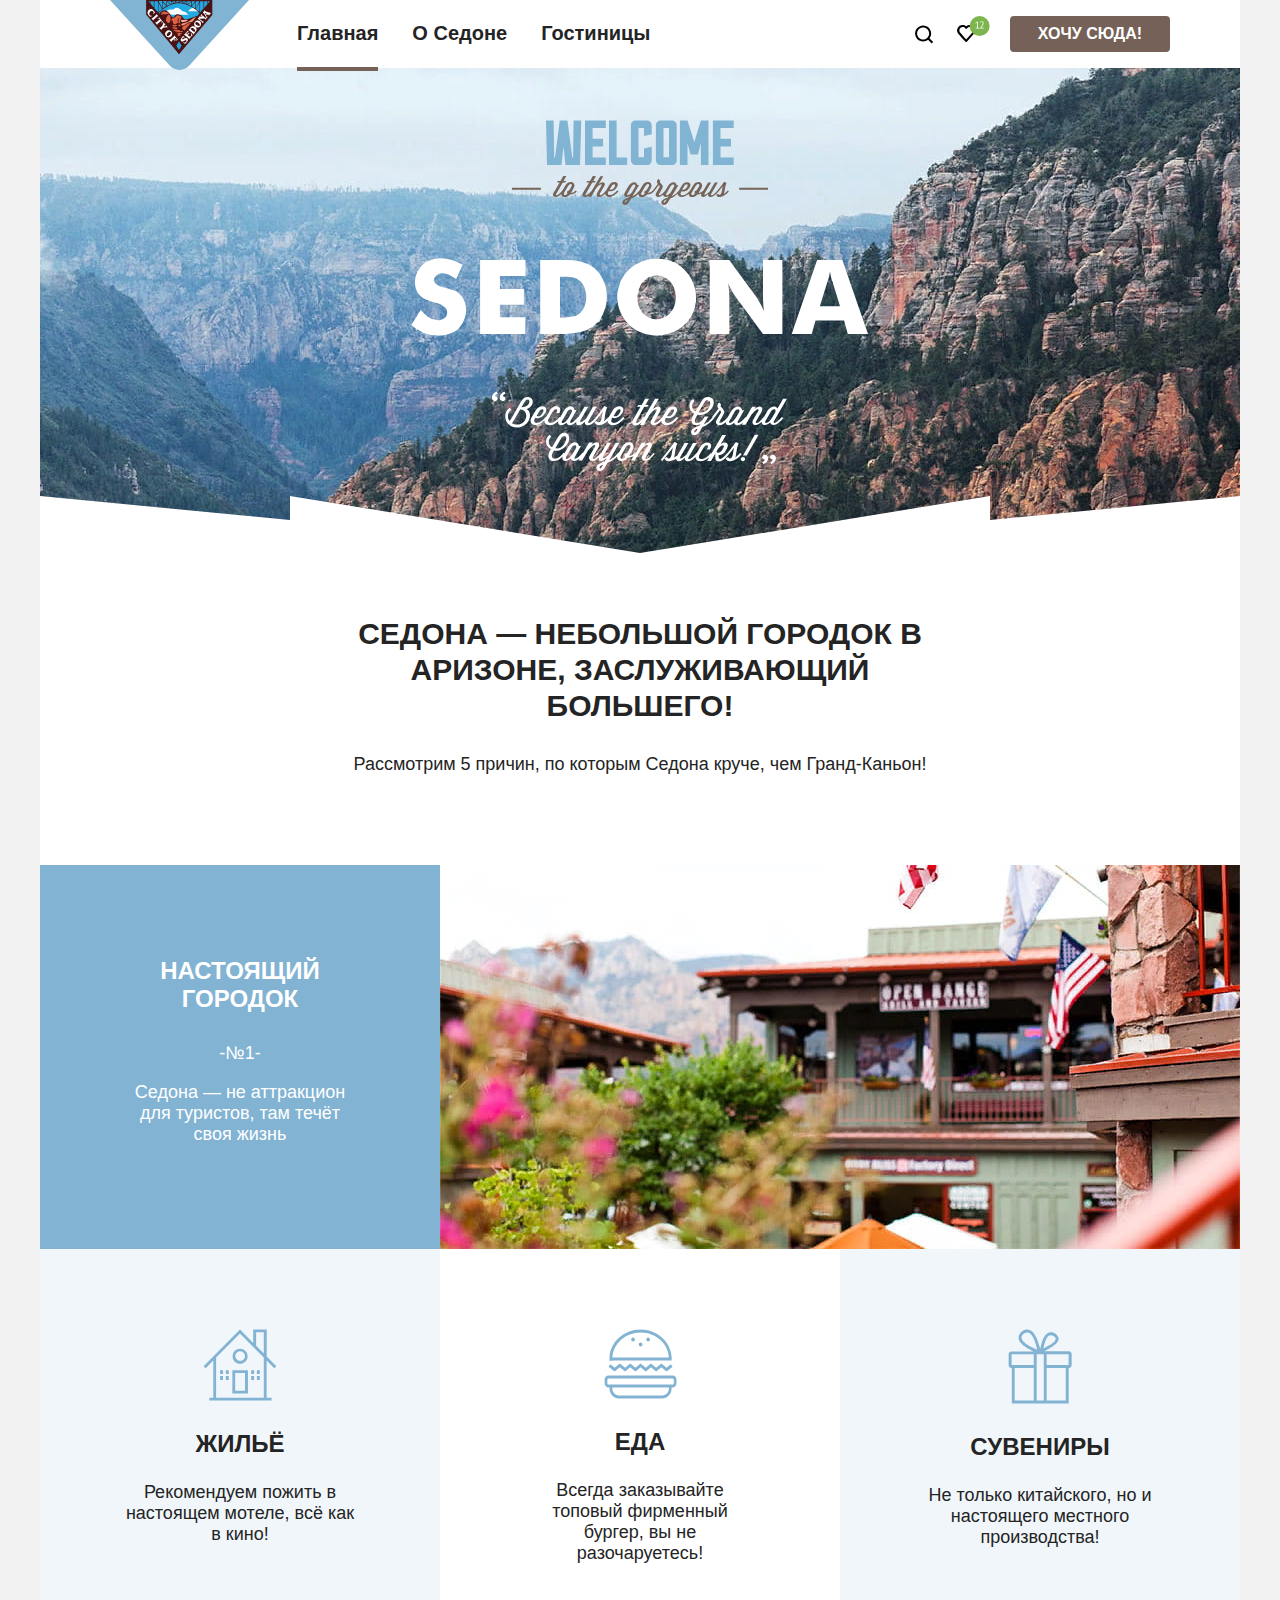
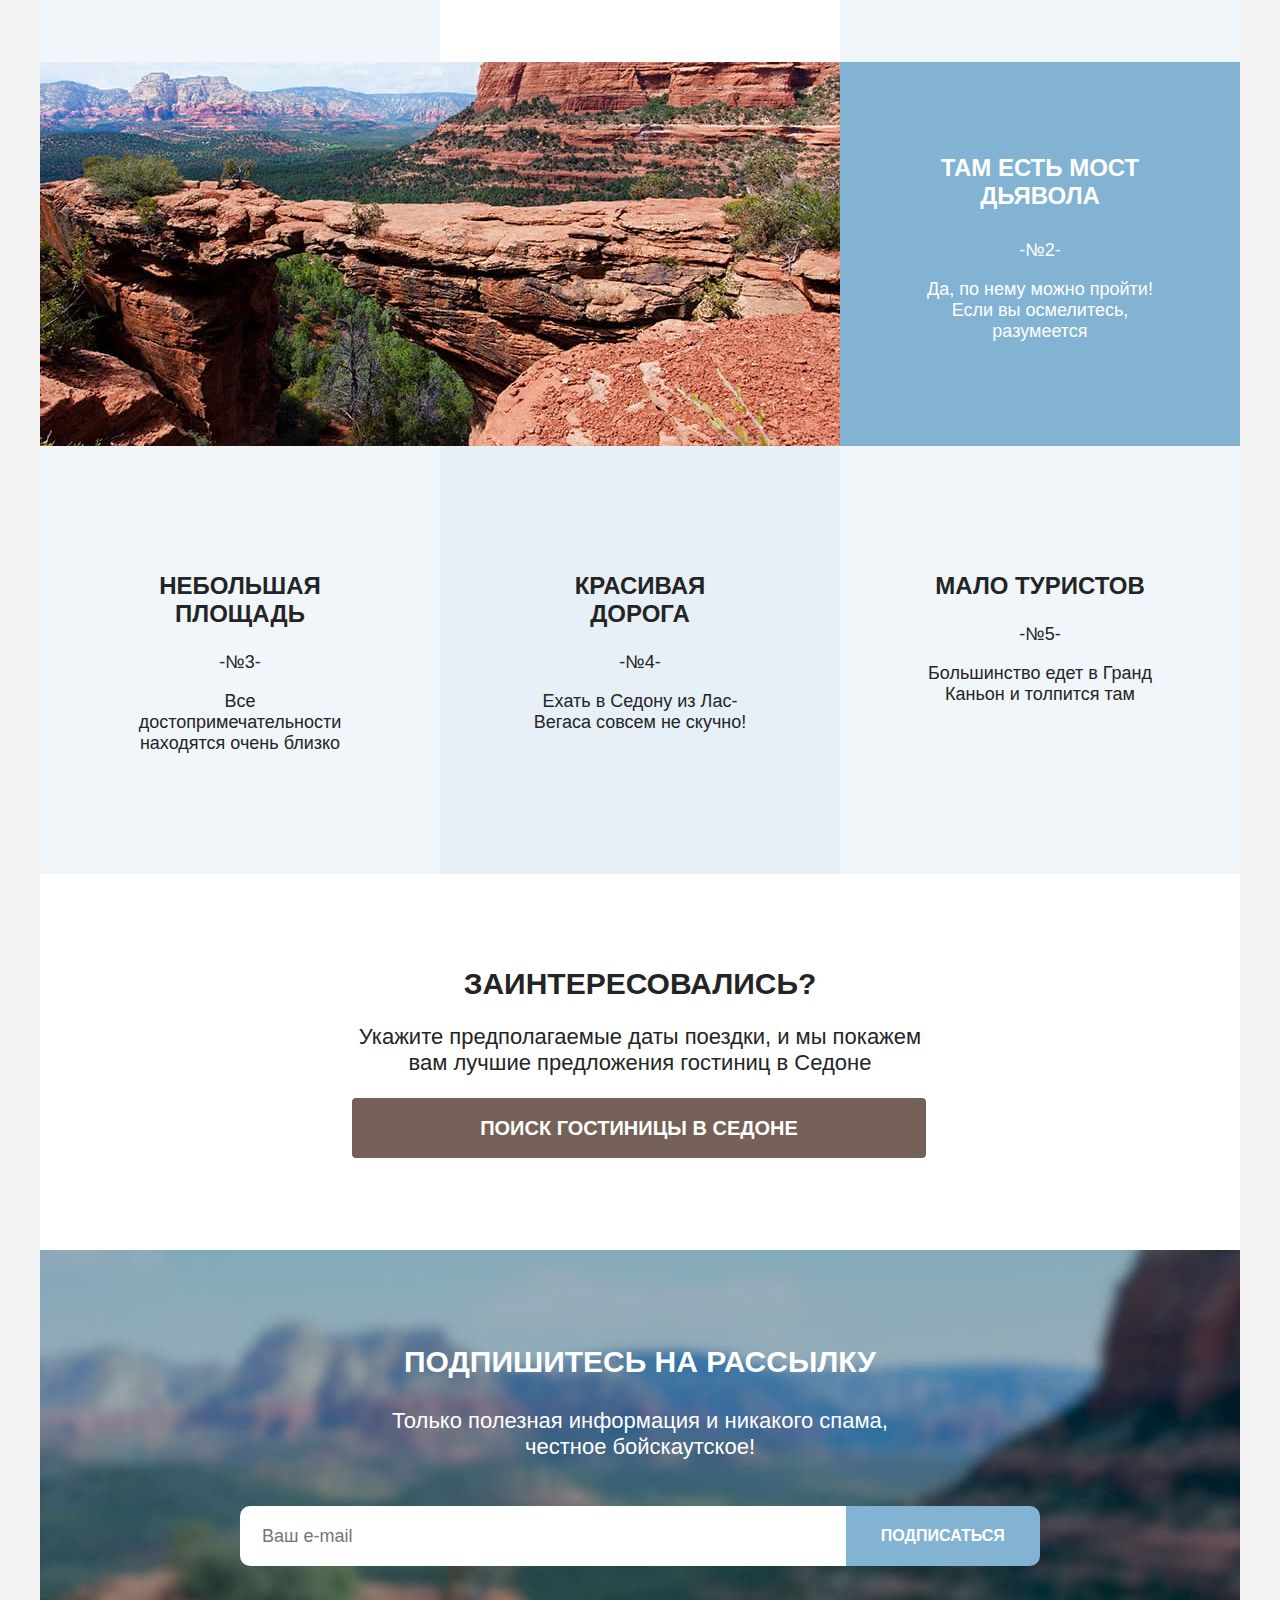
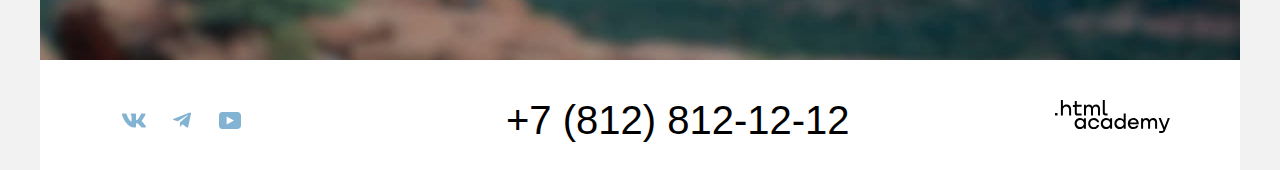
==== index.html @ ea9cc73c "Правки" ====
<!DOCTYPE html>
<html lang="ru">
  <head>
    <meta charset="utf-8">
    <title>HTML Academy: Седона</title>
    <link rel="stylesheet" href="styles/styles.css">
    <link rel="icon" href="../images/favicon.ico/favicon.svg">
  </head>
  <body>
    <div class="container">

    <header class="page-header">
      <nav class="navigation">
        <ul class="navigation-logo">
          <li class="navigation-item">
            <a  class="logo">
              <img src="../images/logo/logo.sedona.svg" width="139"  height="70" alt="Логотип города Седона">
            </a>
          </li>
        </ul>

        <ul class="navigation-list navigation-list-item">
          <li class="navigation-item">
            <a  class="navigation-link navigation-link-current" href="">
              Главная
            </a>
          </li>
          <li class="navigation-item">
            <a  class="navigation-link" href="#">
              О Седоне
            </a>
          </li>
          <li class="navigation-item">
            <a  class="navigation-link" href="catalog.html">
              Гостиницы
            </a>
          </li>
        </ul>

        <ul class="navigation-list navigation-user">
          <li class="navigation-item">
            <a  class="navigation-link navigation-search">
              <span class="visually-hidden">
                Поиск
              </span>
            </a>
          </li>
          <li class="navigation-item">
            <a  class="navigation-link navigation-favorites">
              <span class="visually-hidden">
                Избранное
              </span>
            </a>
          </li>
          <li class="navigation-item">
            <a  class="button navigation-link navigation-button">
              Хочу сюда!
            </a>
          </li>
        </ul>
      </nav>
    </header>

    <main class="main-index main-container">

      <section  class="main-header">
        <div class="main-header-image">
          <img  src="images/welcome.sedona.svg" class="main-logo" width="458" height="352" alt="Добро пожаловать в Седону.">
        </div>

        <div class="main-header-text">
          <h1>
            Седона — небольшой городок в Аризоне,
            заслуживающий большего!
          </h1>
          <p>
            Рассмотрим 5 причин, по которым Седона круче, чем Гранд-Каньон!
          </p>
        </div>
      </section>

      <section class="advantages">
        <h2 class="visually-hidden">
          Преимущества
        </h2>

        <ol class="advantages-list">
          <li class="advantages-item">

            <div class="advantages-block">
              <h3 class="advantages-title">
                Настоящий городок
              </h3>
              <span>-№1-</span>
              <p class="advantages-description">
                Седона — не аттракцион для туристов, там течёт своя жизнь
              </p>
            </div>

            <img class="advantages-item" src="images/advantages/advantages-1.jpg" width="800" height="384" alt="Переулок города Седона">
          </li>

          <li>
            <ul class="convenience">
              <li class="convenience-item">
                <img src="images/advantages/advantages.home.svg" width="74" height="72" alt="иконка домика">
                <h3 class="convenience-title">
                  Жильё
                </h3>
                <p class="convenience-description">
                  Рекомендуем пожить в настоящем мотеле, всё как в кино!
                </p>
              </li>


              <li class="convenience-item">
                <img src="images/advantages/advantages.food.svg" width="73" height="70" alt="иконка бургера">
                <h3 class="convenience-title">
                  Еда
                </h3>
                <p class="convenience-description">
                  Всегда заказывайте топовый фирменный бургер, вы не разочаруетесь!
                </p>
              </li>

              <li class="convenience-item">
                <img src="images/advantages/advantages.souvenirs.svg" width="64" height="75" alt="иконка подарка">
                <h3 class="convenience-title">
                  Сувениры
                </h3>
                <p class="convenience-description">
                  Не только китайского, но и настоящего местного производства!
                </p>
              </li>
            </ul>
          </li>

          <li class="advantages-item">

            <img class="advantages-second-picture" src="images/advantages/advantages-2.jpg" width="800" height="384" alt="Мост дьявола на фоне каньона">

            <div class="advantages-block">
              <h3 class="advantages-title">
                Там есть мост дьявола
              </h3>
              <span>-№2-</span>
              <p class="advantages-description">
                Да, по нему можно пройти! Если вы осмелитесь, разумеется
              </p>
            </div>
          </li>

          <li >
            <ol class="advantages-item">
              <li class="advantages-item-block">
                <h3 class="advantages-title">
                  Небольшая площадь
                </h3>
                <span>-№3-</span>
                <p class="advantages-description">
                  Все достопримечательности находятся очень близко
                </p>
              </li>

              <li class="advantages-item-block advantages-difference">
                <h3 class="advantages-title">
                  Красивая дорога
                </h3>
                <span>-№4-</span>
                <p class="advantages-description">
                  Ехать в Седону из Лас-Вегаса совсем не скучно!
                </p>
              </li>

              <li class="advantages-item-block">
                <h3 class="advantages-title">
                  Мало туристов
                </h3>
                <span>-№5-</span>
                <p class="advantages-description">
                  Большинство едет в Гранд Каньон и толпится там
                </p>
              </li>
            </ol>
          </li>
        </ol>
      </section>

      <section class="hotel-search">
        <h2 class="visually-hidden">
          Поиск гостиницы
        </h2>
        <b>заинтересовались?</b>
        <p>
          Укажите предполагаемые даты поездки, и мы покажем вам лучшие предложения гостиниц в Седоне
        </p>
        <a class="button button-hotel-search" href="catalog.html">
          поиск гостиницы в седоне
        </a>
      </section>

      <section class="newsletter">
        <h2 class="page-newsletter-title">
          Подпишитесь на рассылку
        </h2>
        <p>
          Только полезная информация и никакого спама,<br> честное бойскаутское!
        </p>
        <form class="newsletter-form" action="https://echo.htmlacademy.ru/" method="post">
          <input class="field" type="email" name="newsletter-email" placeholder="Ваш e-mail">
          <button class="button newsletter-button" type="button" >подписаться</button>
        </form>
      </section>
    </main>

    <footer class="page-footer">
      <div class="page-footer-container">

        <section class="footer-social">
          <h2 class="visually-hidden">
            Мы в социальных сетях
          </h2>

          <ul class="footer-social-list">
            <li class="footer-social-item">
              <a class="button button-vk" href=" https://vk.com/htmlacademy">
                <span class="visually-hidden">ВКонтакте</span>
                <svg aria-hidden="true" focusable="false"  width="24" height="15" viewBox="0 0 24 15"  xmlns="http://www.w3.org/2000/svg">
                  <path fill-rule="evenodd" clip-rule="evenodd" d="M23.45 1.448C23.616 0.902 23.45 0.5 22.655 0.5H20.03C19.362 0.5 19.054 0.847 18.887 1.23C18.887 1.23 17.552 4.426 15.661 6.502C15.049 7.104 14.771 7.295 14.437 7.295C14.27 7.295 14.019 7.104 14.019 6.557V1.448C14.019 0.792 13.835 0.5 13.279 0.5H9.151C8.734 0.5 8.483 0.804 8.483 1.093C8.483 1.714 9.429 1.858 9.526 3.606V7.404C9.526 8.237 9.373 8.388 9.039 8.388C8.149 8.388 5.984 5.177 4.699 1.503C4.45 0.788 4.198 0.5 3.527 0.5H0.9C0.15 0.5 0 0.847 0 1.23C0 1.912 0.89 5.3 4.145 9.781C6.315 12.841 9.37 14.5 12.153 14.5C13.822 14.5 14.028 14.132 14.028 13.497V11.184C14.028 10.447 14.186 10.3 14.715 10.3C15.105 10.3 15.772 10.492 17.33 11.967C19.11 13.716 19.403 14.5 20.405 14.5H23.03C23.78 14.5 24.156 14.132 23.94 13.404C23.702 12.68 22.852 11.629 21.725 10.382C21.113 9.672 20.195 8.907 19.916 8.524C19.527 8.033 19.638 7.814 19.916 7.377C19.916 7.377 23.116 2.951 23.449 1.448H23.45Z" />
                </svg>
              </a>
            </li>

            <li class="footer-social-item">
              <a class="button button-telegram" href="https://t.me/htmlacademy">
                <span class="visually-hidden">Телеграм</span>
                <svg aria-hidden="true" focusable="false"  width="18" height="16" viewBox="0 0 18 16"  xmlns="http://www.w3.org/2000/svg">
                  <path d="M16.7855 0.59926L0.840977 6.74776C-0.247172 7.18481 -0.240877 7.79184 0.641333 8.06253L4.73493 9.33953L14.2063 3.3637C14.6542 3.09121 15.0634 3.2378 14.727 3.53636L7.05332 10.4619H7.05152L7.05332 10.4628L6.77094 14.6823C7.18462 14.6823 7.36718 14.4925 7.5992 14.2686L9.58754 12.3351L13.7234 15.39C14.486 15.81 15.0337 15.5941 15.2234 14.6841L17.9384 1.88885C18.2163 0.774623 17.513 0.270117 16.7855 0.59926Z" />
                </svg>
              </a>
            </li>

            <li class="footer-social-item">
              <a class="button button-youtube" href="https://www.youtube.com/user/htmlacademyru">
                <span class="visually-hidden">Ютуб</span>
                <svg aria-hidden="true" focusable="false"  width="22" height="17" viewBox="0 0 22 17"  xmlns="http://www.w3.org/2000/svg">
                  <path d="M18.607 0H3.17413C1.31343 0 0 1.59375 0 3.4V13.4937C0 15.4062 1.31343 17 3.17413 17H18.8259C20.4677 17 22 15.4062 22 13.6V3.4C21.7811 1.59375 20.4677 0 18.607 0ZM7.66169 12.5375V4.4625L14.995 8.5L7.66169 12.5375Z" />
                </svg>
              </a>
            </li>
          </ul>
        </section>

        <section class="footer-contacts">
          <h2 class="visually-hidden">Телефон</h2>
          <a class="footer-contacts-phone" href="tel:+78128121212">+7 (812) 812-12-12</a>
        </section>

        <section class="footer-logo">
          <h2 class="visually-hidden">Логотип html.academy</h2>
          <a class="footer-logo-html" href="https://htmlacademy.ru/">
            <svg aria-hidden="true" focusable="false"  class="logo-html" width="115" height="33"  xmlns="http://www.w3.org/2000/svg">
              <path  d="M0 12.9v2.6h2.5v-2.6H0ZM11.6 4.5c-1.6 0-2.8.7-3.6 1.7h-.1V0h-2v15.5h2v-5.3c0-2.1 1.3-3.6 3.3-3.6 1.8 0 2.9 1.4 2.9 3.2v5.7h2V9.4c.1-3-1.8-4.9-4.5-4.9ZM26.6 4.8h-4.8V1.1h-2v3.8h-1.9v2h1.9v6c0 1.7 1 2.7 2.7 2.7h4.1v-2h-3.7c-.7 0-1.1-.4-1.1-1.1V6.8h4.8v-2ZM41.1 4.6c-1.6 0-2.9.8-3.5 2.1h-.1a3.7 3.7 0 0 0-3.4-2.1c-1.4 0-2.5.8-3.1 1.8h-.1V4.8H29v10.6h2V10c0-2 1-3.5 2.6-3.5 1.5 0 2.4 1 2.4 2.6v6.3h2V9.8c0-2.4 1.4-3.3 2.6-3.3 1.5 0 2.4 1 2.4 2.6v6.3h2V8.9c.1-2.5-1.4-4.3-3.9-4.3ZM47.8 12.7c0 1.7 1 2.7 2.8 2.7h2v-2h-1.7c-.7 0-1.1-.4-1.1-1.1V0h-2v12.7ZM28.9 19.7a4.9 4.9 0 0 0-3.9-1.8c-3.1 0-5.4 2.3-5.4 5.6s2.3 5.6 5.4 5.6c1.8 0 3-.8 3.8-1.9h.1v1.6h2V18.2h-2v1.5Zm-3.6 7.4a3.5 3.5 0 0 1-3.6-3.6c0-2 1.4-3.6 3.6-3.6s3.6 1.6 3.6 3.6c0 1.9-1.4 3.6-3.6 3.6ZM44.2 22c-.5-2.4-2.6-4.1-5.4-4.1a5.4 5.4 0 0 0-5.6 5.6c0 3.1 2.2 5.6 5.6 5.6 2.8 0 4.9-1.8 5.4-4.2h-2.1a3.4 3.4 0 0 1-3.3 2.3 3.5 3.5 0 0 1-3.6-3.6c0-2 1.4-3.6 3.6-3.6 1.6 0 2.8 1 3.3 2.2h2.1V22ZM55.1 19.7a4.9 4.9 0 0 0-3.9-1.8c-3.1 0-5.4 2.3-5.4 5.6s2.3 5.6 5.4 5.6c1.8 0 3-.8 3.8-1.9h.1v1.6h2V18.2h-2v1.5Zm-3.6 7.4a3.5 3.5 0 0 1-3.6-3.6c0-2 1.4-3.6 3.6-3.6s3.6 1.6 3.6 3.6c0 1.9-1.5 3.6-3.6 3.6ZM68.7 19.8a5 5 0 0 0-3.9-1.9c-3.1 0-5.4 2.3-5.4 5.6s2.2 5.6 5.4 5.6c1.7 0 3-.8 3.8-1.8h.1v1.5h2V13.4h-2v6.4Zm-3.6 7.3a3.5 3.5 0 0 1-3.6-3.6c0-2 1.4-3.6 3.6-3.6s3.6 1.6 3.6 3.6c-.1 2-1.5 3.6-3.6 3.6ZM78.3 17.9a5.4 5.4 0 0 0-5.5 5.6c0 3 2.1 5.6 5.5 5.6 2.5 0 4.5-1.3 5.2-3.6h-2.1c-.5 1-1.6 1.6-3 1.6-1.9 0-3.3-1.3-3.4-2.9h8.8c.2-3.6-2-6.3-5.5-6.3Zm0 1.9c1.7 0 3 1 3.3 2.6h-6.5a3.2 3.2 0 0 1 3.2-2.6ZM98.2 17.9a4 4 0 0 0-3.6 2h-.1c-.6-1.2-1.8-2-3.4-2-1.4 0-2.5.7-3.1 1.8v-1.5h-1.9v10.6h2v-5.4c0-2 1-3.4 2.6-3.5 1.5 0 2.4 1 2.4 2.6v6.3h2v-5.6c0-2.4 1.4-3.3 2.6-3.3 1.5 0 2.4 1 2.4 2.6v6.3h2v-6.5c.1-2.6-1.4-4.4-3.9-4.4ZM109.4 27l-3.6-8.9h-2.2l4.8 11.6c-.3.9-.7 1.2-1.7 1.2h-2.5v2h2.5c1.8 0 2.8-.8 3.5-2.6l4.7-12.2h-2.1l-3.4 8.9Z"/>
            </svg>
          </a>
        </section>

      </div>
    </footer>


    </div>
  </body>
</html>
---- styles/styles.css ----
@font-face {
  font-family:'PT Sans';
  src: url(../fonts/ptsans-400.woff2) format("woff2");
  font-style: normal;
  font-weight: 400;
  font-display: swap;
}

@font-face {
  font-family:'PT Sans';
  src: url(../fonts/ptsans-700.woff2) format("woff2");
  font-style: normal;
  font-weight: 700;
  font-display: swap;
}

html{
  height: 100%;
}

body{
  margin:0;
  display: flex;
  flex-direction: column;
  min-height: 100%;
  font-family: "PT Sans", sans-serif;
  font-size: 18px;
  line-height: 21px;
  color: #242424;
  background-color:#F2F2F2;
}

.visually-hidden {
  position: absolute;
  width: 1px;
  height: 1px;
  margin: -1px;
  padding: 0;
  border: 0;
  clip: rect(0 0 0 0);
  overflow: hidden;
}

.container{
  margin:0 auto;
  width: 1200px;
  background-color: #ffffff;
}

.main-container{
  flex-grow: 1;
}

.page-header{
  font-weight: 700;
  font-size: 20px;
  line-height: 26px;
  text-align: center;
}

.navigation{
  display: flex;
  width: 1200px;
  margin:0 auto;
}

.navigation-list{
  display: flex;
  flex-wrap: wrap;
  /*width: 450px;*/
  margin: 0;
  padding: 0;
  list-style-type: none;
  margin-left: 187px;
}

.navigation-link-current{
  position: relative;
}

.navigation-link-current::before {
  position: absolute;
  right: 0;
  bottom: -3px;
  left: 0;
  height: 4px;
  background-color: #756257;
  content: "";
  z-index: 2;
}

.navigation-list-item .navigation-item{
  margin-top: 20px;
  margin-right: 34px;
}

.navigation-item{
  display: flex;
}

.navigation-user .navigation-search{
  background-image: url('../images/search.svg');
  background-repeat: no-repeat;
  background-position: center;
  padding: 24px 12px;
}

.navigation-user .navigation-favorites{
  background-image: url('../images/favourites.svg');
  background-repeat: no-repeat;
  background-position: center;
  padding: 24px 12px;
}

.navigation-user .navigation-item:nth-child(3){
  display: flex;
  align-items: center;
  margin-left: 20px;
}

.navigation-user .navigation-button{
  box-sizing: border-box;
  padding: 8px 14px;
  background: #756157;
  text-align: center;
  color: #ffffff;
  width: 160px;
  border-radius: 4px;
}

.logo{
  position:absolute;
  z-index: 1;
}

.navigation-logo{
  display: flex;
  max-width: 140px;
  padding: 0;
  margin-top: 0;
  margin-left: 70px;
  list-style-type: none;
}

.navigation-link{
  display: block;

}

.navigation-user{
  max-width: 300px;
  margin-left: auto;
  margin-right: 70px;
}

.navigation-user .navigation-link{
  min-width: 20px;
  min-height: 20px;
}

.navigation-user .navigation-button:hover{
  background-color: #615048;
}

.navigation-user .navigation-button:focus{
  background-color: #615048;
}

.navigation-user .navigation-button:active{
  background-color:  #756157;
  color: rgba(255, 255, 255, 0.3);
}

.page-header a{
  color:#242424;
  text-decoration: none;
}

.main-index{
 text-align: center;
}

.main-logo{
  display: block;
  margin: 0 auto;
}

.main-header-image{
  background-image: url('../images/index-background.jpg');
  height: 485px;
  background-size: 100% auto;
  background-repeat: no-repeat;
  position: relative;
}

.main-header-image::before{
  content:url('../images/Vektor.svg') ;
  width: 1200px;
  height: 57px;
  position: absolute;
  bottom: 0px;
  left: 0px;
}

.main-logo{
  padding: 52px 371px 82px 371px;
}

 .main-header-text h1{
  text-transform: uppercase;
  font-weight: 700;
  font-size: 30px;
  line-height: 36px;
  margin: 63px 290px 30px;

}

.main-header-text p{
  margin-bottom: 90px;
}

.advantages-list{
  margin: 0;
  padding: 0;
  list-style-type: none;
}

.advantages-title{
  text-transform: uppercase;
  font-weight: 700;
  font-size: 24px;
  line-height: 28px;
}

.advantages-item{
  display: flex;
  list-style-type: none;
  padding: 0;
}

.convenience-title{
  text-transform: uppercase;
  font-weight: 700;
  font-size: 24px;
  line-height: 28px;
}

.advantages-block{
  width: 400px;
  background: #82B3D3;
  color: #ffffff;
  padding:92px 85px;
}

.advantages-block h3{
  margin: 0;
  margin-bottom: 30px ;
}

.advantages-block p{
  margin-bottom: 0;
}

.convenience{
  display: flex;
  list-style-type: none;
  padding: 0;
}

.convenience-item{
  width: 400px;
  padding:80px 85px;
}

.convenience-item:not(:nth-child(2)){
  background: rgba(131, 179, 211, 0.12);
}

.advantages-item-block{
  width: 400px;
  padding: 102px 85px;
}

.advantages-item-block{
  background: rgba(131, 179, 211, 0.12);
}

.advantages-difference{
  background: rgba(131, 179, 211, 0.2);
}

.hotel-search{
  font-weight: 400;
  font-size: 22px;
  line-height: 26px;
  margin: 92px 312px;
}

.hotel-search b{
  text-transform: uppercase;
  font-weight: 700;
  font-size: 30px;
  line-height: 36px;
}

.hotel-search .button-hotel-search{
  display: flex;
  font-size: 20px;
  color: #FFFFFF;
  background: #756157;
  padding: 12px 15px;
  width: 574px;
  height: 60px;
  align-items: center;
  justify-content: center;
  border-radius: 4px;
}

.button-hotel-search:hover{
  background-color: #615048;
}

.button-hotel-search:focus{
  background-color: #615048;
}

.button-hotel-search:active{
  background-color:  #756157;
  color: rgba(255, 255, 255, 0.3);
}

.newsletter{
  background: #000000;
  color: #FFFFFF;
  background-image: url(../images/background.email.jpg);
  background-size: 100% auto;
  background-repeat: no-repeat;
  font-weight: 400;
  font-size: 22px;
  line-height: 26px;
  padding: 94px 200px;
}

.newsletter h2{
  margin: 0;
  margin-bottom: 28px;
}

.newsletter p{
  margin:0;
  margin-bottom: 46px;
}

.newsletter-form{
  display:flex;
  height: 60px;
}

.field{
  width: 600px;
  border-radius: 10px 0px 0px 10px;
  border: 0;
  padding-left: 22px;
  font-size: 18px;
}

.page-newsletter-title{
  text-transform: uppercase;
  font-weight: 700;
  font-size: 30px;
  line-height: 36px;
}

.newsletter .newsletter-button{
  text-transform: uppercase;
  background: #82B3D3;
  color:#FFFFFF;
  margin: 0;
  border: 0;
  border-radius: 0px 10px 10px 0px;
  width: 200px;
}

.newsletter-button:hover{
  background-color: #68A2CA;
}

.newsletter-button:focus{
  background-color: #68A2CA;
}

.newsletter-button:active{
  color: rgba(255, 255, 255, 0.3);
  background: #82B3D3;
}

/*Футер*/
.page-footer{
  margin: 0 auto;
  width: 1200px;
}

.page-footer-container{
  display: flex;
  padding: 40px 70px 30px ;
}

.footer-social-list{
  display: flex;
  flex-wrap: wrap;
  margin: 0;
  padding: 0;
  width: 160px;
  list-style-type: none;
  margin-right: 236px;
}

.footer-social-item{
  width: 48px;
  height: 40px;
}

.footer-social-link{
  display: block;
}

 .button-vk{
  display: block;
  width: 24px;
  height: 14px;
  background-repeat: no-repeat;
  background-position: center;
  padding: 13px 12px;
  fill:#83B3D3;
}

.button-telegram{
  display: block;
  width: 18px;
  height: 15px;
  background-repeat: no-repeat;
  background-position: center;
  padding: 12px 15px;
  fill:#83B3D3;
}

.button-youtube{
  display: block;
  width: 22px;
  height: 17px;
  background-repeat: no-repeat;
  background-position: center;
  padding: 12px 13px;
  fill:#83B3D3;
}

.footer-social-list .button:hover{
  fill:#68A2CA;
}

.footer.footer-social-list .button:focus{
  fill:#68A2CA;
}

.footer-social-list .button:active{
  fill:rgba(104, 162, 202, 0.3);
}

.footer-contacts-phone{
  text-decoration: none;
  color: #000000;
  font-size: 40px;
  line-height: 40px;
  width: 332px;
}

.newsletter-button:hover{
  background-color: #68A2CA;
}

.newsletter-button:focus{
  background-color: #68A2CA;
}

.footer-contacts-phone:active{
  color: rgba(117, 97, 87, 0.3);
}

.footer-logo{
  margin: 0;
  margin-left: auto;
}

.logo-html:hover{
  fill: #756157;
}

.logo-html:focus{
  fill: #756157;
}

.logo-html:active{
  fill: rgba(117, 97, 87, 0.3);
}

/*Каталог*/
.catalog-hotel{
  background-color: #242424;
  color:#FFFFFF;
  background-image: url(../images/catalog-background.jpg);
  background-repeat: no-repeat;
  background-size: 100% auto;
  padding: 35px 70px 70px 70px;
}

.inner-header-title{
  font-weight: 700;
  font-size: 60px;
  line-height: 78px;
  margin: 0;
}

.breadcrumbs{
  display: flex;
  width: 110;
  margin: 0;
  padding: 0;
  margin-bottom: 40px;
  list-style-type: none;
}

.breadcrumbs-link{
  font-weight: 400;
  font-size: 16px;
  color:#FFFFFF;
  min-width:12px;
  min-height: 12px;
}


.breadcrumbs-item{
  display: flex;
}

.breadcrumbs li:nth-child(1) {
  background-image: url('../images/breadcrubs-house.svg');
  text-decoration: none;
  background-repeat: no-repeat;
  background-position: center;
  margin-right: 10px;
}

.hotel-filter{
  display: flex;
  margin: 0 auto;
  width: 1060px;
}

.catalog-filter-infrastructure{
  width: 150px;
  margin: 0;
  padding: 0;
  border: 0;
 margin-right: 70px;
}

.catalog-filter-house{
  width: 146px;
  margin: 0;
  margin-right: 175px;
  padding: 0;
  border: 0;
}

.catalog-filter-price{
  width: 289px;
  margin-right: 70px;
  padding: 0;
  margin: 0;
  margin-right: 70px;
  border: 0;
}

.catalog-filter-button{
  width: 160px;
  margin-top: 60px;
}

.catalog-filter-button .button{
  width: 160px;
  height: 48px;
  display: inline-block;
  text-align: center;
}

.catalog-filter-button .button:nth-child(1){
  background: #82B3D3;
  color: #FFFFFF;
}

.catalog-filter-button .button:nth-child(1):hover{
  background: #68A2CA;
}

.catalog-filter-button .button:nth-child(1):focus{
  background: #68A2CA;
}

.catalog-filter-button .button:nth-child(1):active{
  color: rgba(255, 255, 255, 0.3);
  background: #82B3D3;
}


.catalog-filter-button .button:nth-child(2){
  color: #FFFFFF;
  background-color: transparent;
  font-weight: 400;
}

.catalog-filter-button .button:nth-child(2):hover{
  opacity: 0.6;
}

.catalog-filter-button .button:nth-child(2):focus{
  border: 3px solid #83B3D3;
  border-radius: 4px;
}

.catalog-filter-button .button:nth-child(2):active{
  opacity: 0.6;
}

.catalog-filter-title{
  font-weight: 700;
  font-size: 20px;
  line-height: 26px;
  margin-bottom: 30px;
}

.range-input{
  width: 144px;
  height: 48px;
  font-size: 18px;
  color: #FFFFFF;
  border: 2px solid #FFFFFF;
  box-sizing: border-box;
  border-radius: 4px;
  padding: 14px 20px;
  background-color: transparent;
}

.catalog-filter-item:not(:last-child){
  margin-bottom: 15px;
}

.catalog-filter-list{
  list-style-type: none;
  padding: 0;
  margin: 0;
}

.catalog-filter-list-price{
  display: flex;
  list-style-type: none;
  padding: 0;
  margin: 0;
}

.control-input{
  background: #FFFFFF;
  border-radius: 4px;
}

.control-input:hover{
  background: rgba(255, 255, 255, 0.6);
}

.control-input:focus{
  background: rgba(255, 255, 255, 0.6);
  border: 3px solid #83B3D3;
}



.control-input-price{
  width: 288px;
}

.button{
  font-weight: 700;
  font-size: 16px;
  line-height: 20px;
  color: #000000;
  text-decoration: none;
  text-transform: uppercase;
  border: 0;
  box-sizing: border-box;
  border-radius: 4px;
  cursor: pointer;
}

.sorting{
  display: flex;
  width: 1056px;
  margin: 60px 70px;
}

.sorting .select-control{
  width: 290px;
  height: 50px;
  margin-right: 78px;
  border: 2px solid #E5E5E5;
  margin-left: auto;
  border-radius: 4px;
  padding: 14px 20px;
  font-size: 18px;
}

.select-control:hover{
  border: 2px solid #68A2CA;
}

.select-control:focus{
  border: 2px solid #68A2CA;
}

.select-control:active{
  border: 2px solid #3F5E72;
}

.sorting h2{
  font-weight: 700;
  font-size: 30px;
  line-height: 36px;
  text-transform: uppercase;
  margin: 0;
  margin-right: 190px;
}

.sorting .button{
  width: 48px;
  height: 48px;
  margin-right: 8px;
  background-repeat: no-repeat;
  background-position: center;
}

.sorting a:nth-of-type(1){
  background-image: url('../images/sorting-1.svg');
  border: 2px solid #E5E5E5;
  border-radius: 4px;
}

.sorting a:nth-of-type(2){
  background-image: url('../images/sorting-2.svg');
  border: 2px solid #E5E5E5;
  border-radius: 4px;
}

.sorting a:nth-of-type(3){
  background-image: url('../images/sorting-3.svg');
  border: 2px solid #E5E5E5;
  border-radius: 4px;
}

.sorting a:active{
  border: 2px solid #000000;
}

.sorting a:hover{
  border: 2px solid #000000;
}

.sorting a:focus{
  border: 2px solid #68A2CA;
}

.container-hotel-list{
  width: 1056px;
  margin-left: 70px;
  margin-bottom: 96px;
}

.hotel-list{
  display:grid;
  grid-template-columns: 340px 340px 340px;
  column-gap: 18px;
  padding: 0;
  margin: 0;
}

.hotel-card-image{
  display: block;
  margin-left: 20px;
}

.hotel-card-content{
  margin: 20px;
  display: flex;
  flex-wrap: wrap;
}

.hotel-card-title-link{
  width: 300px;
}

.hotel-card-title{
  margin: 0;
  margin-bottom: 16px;
}

.hotel-card-link{
  color: #000000;
  text-decoration: none;
  font-weight: 700;
  font-size: 24px;
  line-height: 28px;
}

.hotel-list button{
  background: #82B3D3;
  color: #FFFFFF;
  padding: 0;
  padding: 8px;
  width: 140px;
  text-transform: uppercase;
  margin-bottom: 16px;
}

.hotel-card{
  display: flex;
  flex-direction: column;
  color:#333333;
}

.hotel-card-button{
  text-align: center;
  width: 140px;
  height: 36px;
  margin-right: 20px;
  margin-bottom: 16px;
  padding:8px  15px;
  background: #756157;
  color: #FFFFFF;
  text-transform: uppercase;
}

.hotel-card-button:hover{
  background: #615048;
}

.hotel-card-button:focus{
  background: #615048;
}

.hotel-card-button:active{
  background: #756157;
  color: rgba(255, 255, 255, 0.3);
}

.hotel-card:nth-child(2) .button:nth-of-type(1){
  background: #7DB54F;
}

.hotel-card:nth-child(2) .button:nth-of-type(1):hover{
  background: #6C9E42;
}

.hotel-card:nth-child(2) .button:nth-of-type(1):focus{
  background: #6C9E42;
}

.hotel-card:nth-child(2) .button:nth-of-type(1):active{
  color: rgba(255, 255, 255, 0.3);
  background: #7DB54F;
}

.type-hotel{
  width: 136px;
  margin-right: 24px;
  margin-bottom: 16px;
}

.hotel-list  button:hover{
  background: #68A2CA;
}

.hotel-list button:focus{
  background: #68A2CA;
}

.hotel-list  button:active{
  background: #82B3D3;
  color: rgba(255, 255, 255, 0.3);
}

.star{
  align-items: center;
  display: flex;
  list-style-type: none;
  margin-right: auto;
  padding: 0;
}

.single-star{
  padding-right:6px;
}

.rating{
  padding: 8px 22px;
  background: #F2F2F2;
  box-sizing: border-box;
  width: 140px;
  border-radius: 4px;
}

.pagination-link{
  display: block;
  box-sizing: border-box;
  color: #FFFFFF;
  background: #82B3D3;
  text-decoration: none;
  font-weight: 700;
  font-size: 20px;
  line-height: 36px;
  text-align: center;
  padding: 10px 10px;
  border-radius: 4px;
  width: 60px;
  height: 60px;
}

.pagination-link:hover{
  background: #68A2CA;
}

.pagination-link:focus{
  background: #68A2CA;
}

.pagination-link:active{
  background: #82B3D3;
  color: rgba(255, 255, 255, 0.3);
}

.pagination-current{
  background: #F2F2F2;
  color: #000000;
  display: block;
  box-sizing: border-box;
  font-weight: 700;
  font-size: 20px;
  line-height: 36px;
  text-align: center;
  padding: 10px 10px;
  border-radius: 4px;
  width: 60px;
  height: 60px;
}

.pagination-container{
  display: flex;
  margin-left: 70px;
}

.pagination{
  display: flex;
  margin: 0;
  padding: 0;
  list-style-type: none;
}

.pagination-item:not(:last-child){
  margin-right: 8px;
}

.pagination-container .select-control{
  width: 160px;
  margin-right: 70px;
  margin-left: 50px;
  padding:14px 20px;
}

.label-select-control{
  display: flex;
  align-items: center;
  height: 50px;
  margin-left: auto;
}


.catalog-newsletter{
  color: #000000;
  font-weight: 400;
  font-size: 22px;
  line-height: 26px;
  margin: 94px 200px;
  text-align: center;
}

.catalog-newsletter  .field{
  background-color:#F2F2F2 ;
}

.catalog-newsletter h2{
  margin: 0;
  margin-bottom: 30px;
}

.catalog-newsletter p{
  margin:0;
  margin-bottom: 46px;
}

.newsletter-button{
  text-transform: uppercase;
  background: #82B3D3;
  color: #FFFFFF;
  border-radius: 0px 10px 10px 0px;
  width: 200px;
  cursor: pointer;
}
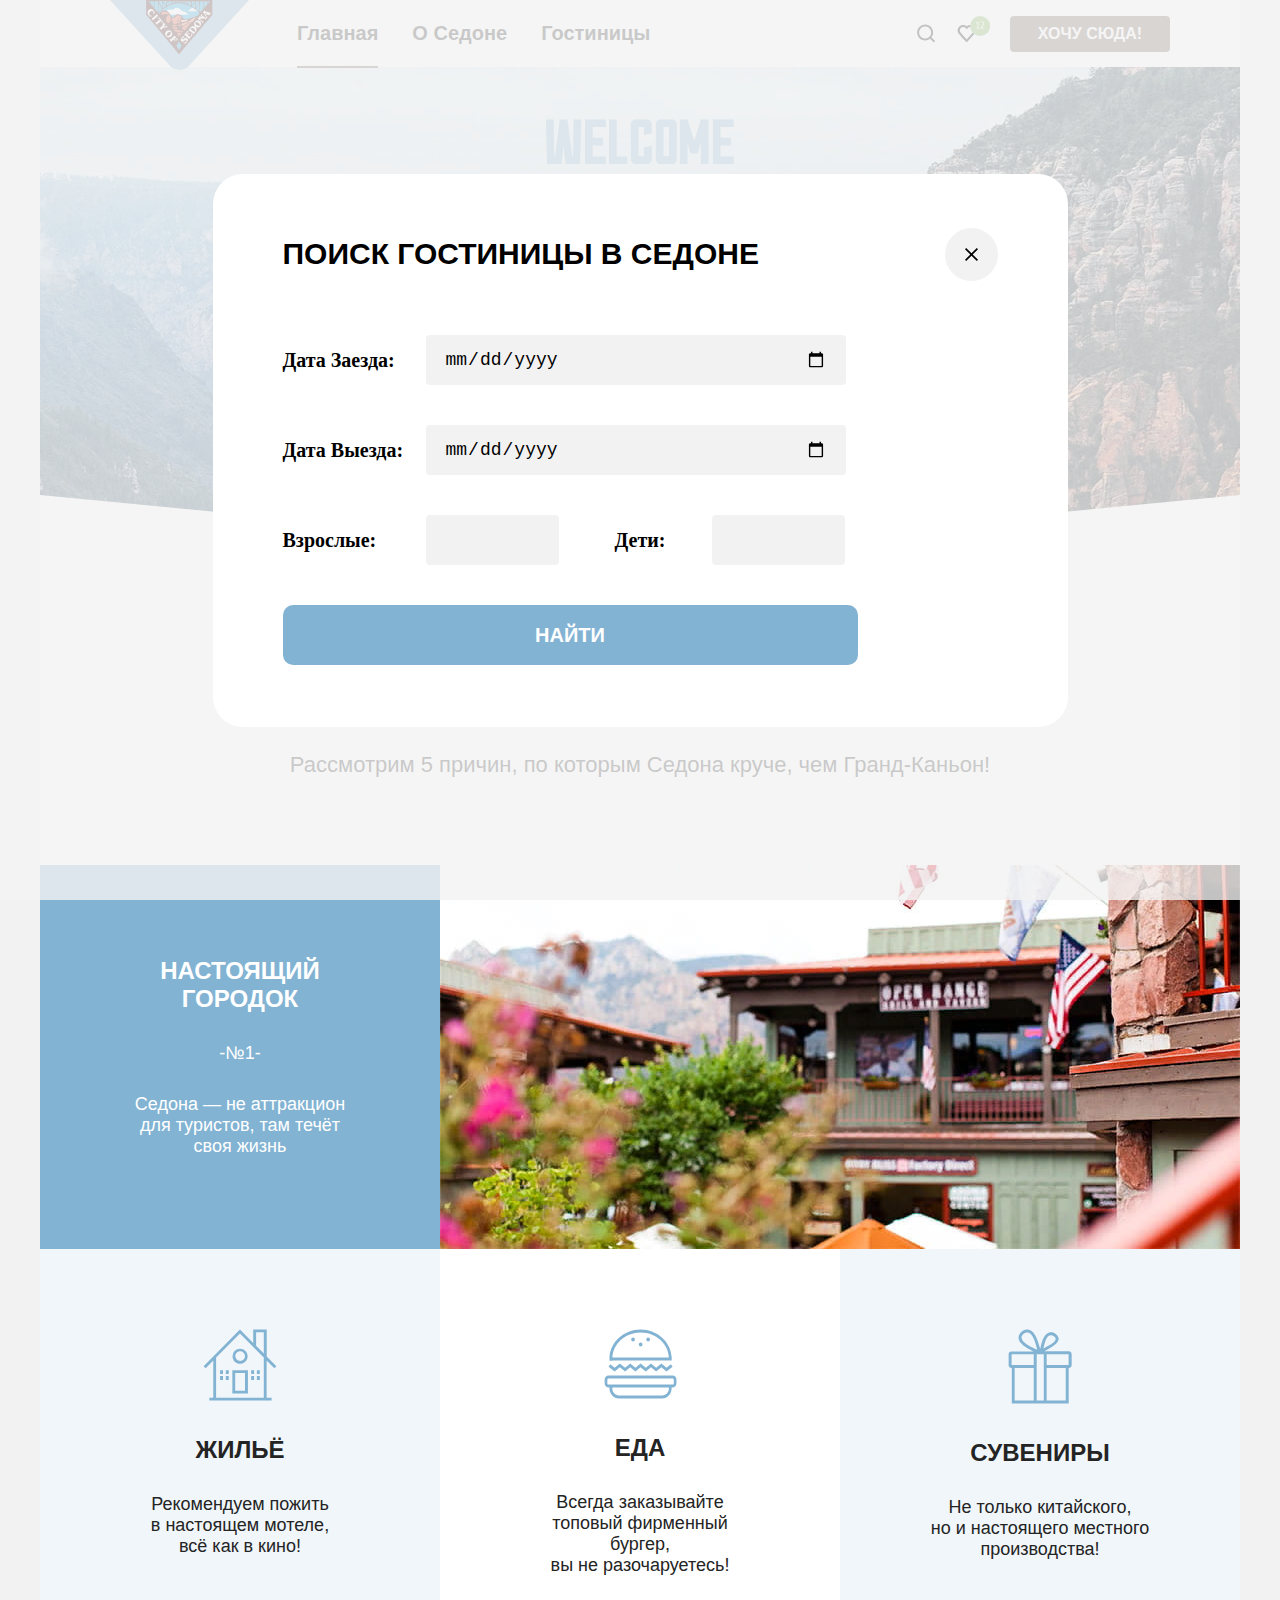
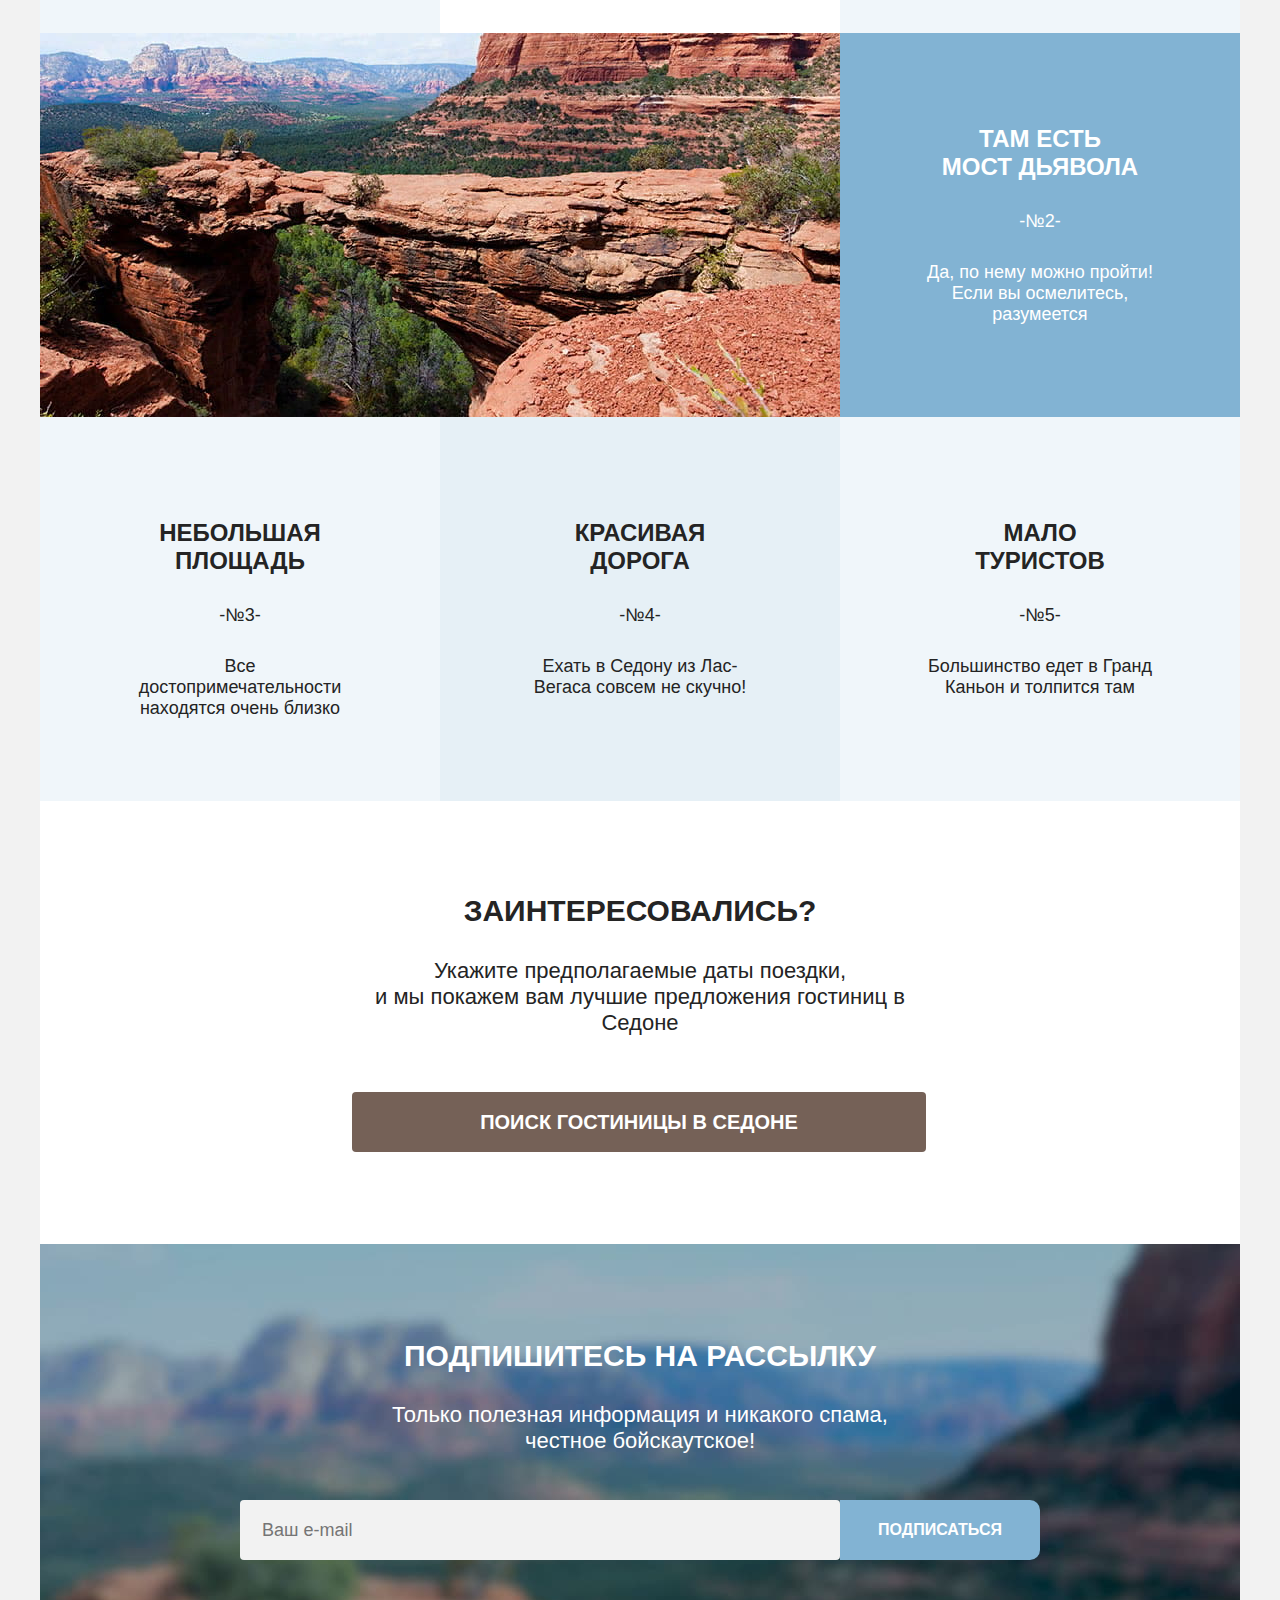
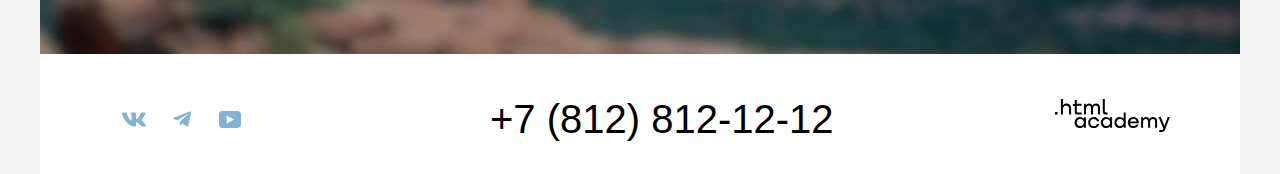
==== commit 5b1ba022: "Добавляет модальное окно" ====
--- a/index.html
+++ b/index.html
@@ -4,7 +4,7 @@
     <meta charset="utf-8">
     <title>HTML Academy: Седона</title>
     <link rel="stylesheet" href="styles/styles.css">
-    <link rel="icon" href="../images/favicon.ico/favicon.svg">
+    <link rel="icon" href="./favicon.ico/favicon.png">
   </head>
   <body>
     <div class="container">
@@ -14,7 +14,7 @@
         <ul class="navigation-logo">
           <li class="navigation-item">
             <a  class="logo">
-              <img src="../images/logo/logo.sedona.svg" width="139"  height="70" alt="Логотип города Седона">
+              <img src="./images/logo/logo.sedona.svg" width="139"  height="70" alt="Логотип города Седона">
             </a>
           </li>
         </ul>
@@ -108,7 +108,7 @@
                   Жильё
                 </h3>
                 <p class="convenience-description">
-                  Рекомендуем пожить в настоящем мотеле, всё как в кино!
+                  Рекомендуем пожить <br> в настоящем мотеле,<br> всё как в кино!
                 </p>
               </li>
 
@@ -119,7 +119,7 @@
                   Еда
                 </h3>
                 <p class="convenience-description">
-                  Всегда заказывайте топовый фирменный бургер, вы не разочаруетесь!
+                  Всегда заказывайте <br> топовый фирменный бургер,<br> вы не разочаруетесь!
                 </p>
               </li>
 
@@ -129,7 +129,7 @@
                   Сувениры
                 </h3>
                 <p class="convenience-description">
-                  Не только китайского, но и настоящего местного производства!
+                  Не только китайского,<br> но и настоящего местного <br> производства!
                 </p>
               </li>
             </ul>
@@ -141,7 +141,7 @@
 
             <div class="advantages-block">
               <h3 class="advantages-title">
-                Там есть мост дьявола
+                Там есть <br> мост дьявола
               </h3>
               <span>-№2-</span>
               <p class="advantages-description">
@@ -154,7 +154,7 @@
             <ol class="advantages-item">
               <li class="advantages-item-block">
                 <h3 class="advantages-title">
-                  Небольшая площадь
+                  Небольшая <br> площадь
                 </h3>
                 <span>-№3-</span>
                 <p class="advantages-description">
@@ -164,7 +164,7 @@
 
               <li class="advantages-item-block advantages-difference">
                 <h3 class="advantages-title">
-                  Красивая дорога
+                  Красивая <br> дорога
                 </h3>
                 <span>-№4-</span>
                 <p class="advantages-description">
@@ -174,7 +174,7 @@
 
               <li class="advantages-item-block">
                 <h3 class="advantages-title">
-                  Мало туристов
+                  Мало <br> туристов
                 </h3>
                 <span>-№5-</span>
                 <p class="advantages-description">
@@ -192,7 +192,7 @@
         </h2>
         <b>заинтересовались?</b>
         <p>
-          Укажите предполагаемые даты поездки, и мы покажем вам лучшие предложения гостиниц в Седоне
+          Укажите предполагаемые даты поездки,<br> и мы покажем вам лучшие предложения гостиниц в Седоне
         </p>
         <a class="button button-hotel-search" href="catalog.html">
           поиск гостиницы в седоне
@@ -268,6 +268,40 @@
       </div>
     </footer>
 
+    <div class="modal-container">
+      <div class="modal modal-auth">
+        <section class="modal-content">
+          <h2 class="modal-title">Поиск гостиницы в Седоне</h2>
+          <form class="auth-form">
+
+              <label class="field-title" for="date-arrival">Дата заезда:</label>
+              <input class="field field-date" id="date-arrival" type="date">
+
+              <label class="field-title" for="date-departure">Дата выезда:</label>
+              <input class="field field-date" id="date-departure" type="date">
+
+              <label class="field-title">Взрослые:</label>
+              <input class="field field-adults" type="number">
+
+              <label class="field-title">Дети:</label>
+              <input class="field field-children" type="number">
+
+          </form>
+
+          <button class=" modal-search-button" type="submit">Найти
+            <span class="visually-hidden">Найти</span>
+          </button>
+
+        </section>
+
+        <button class="modal-close-button">
+          <span class="visually-hidden">Закрыть</span>
+        </button>
+
+
+
+      </div>
+    </div>
 
     </div>
   </body>
--- a/styles/styles.css
+++ b/styles/styles.css
@@ -81,9 +81,9 @@
 .navigation-link-current::before {
   position: absolute;
   right: 0;
-  bottom: -3px;
+  bottom: -1px;
   left: 0;
-  height: 4px;
+  height: 2px;
   background-color: #756257;
   content: "";
   z-index: 2;
@@ -102,7 +102,7 @@
   background-image: url('../images/search.svg');
   background-repeat: no-repeat;
   background-position: center;
-  padding: 24px 12px;
+  padding: 24px 11px;
 }
 
 .navigation-user .navigation-favorites{
@@ -154,8 +154,8 @@
 }
 
 .navigation-user .navigation-link{
-  min-width: 20px;
-  min-height: 20px;
+  min-width: 19px;
+  min-height: 19px;
 }
 
 .navigation-user .navigation-button:hover{
@@ -188,6 +188,7 @@
 .main-header-image{
   background-image: url('../images/index-background.jpg');
   height: 485px;
+  background-color: #000000;
   background-size: 100% auto;
   background-repeat: no-repeat;
   position: relative;
@@ -211,12 +212,13 @@
   font-weight: 700;
   font-size: 30px;
   line-height: 36px;
-  margin: 63px 290px 30px;
+  margin: 63px 290px 31px;
 
 }
 
 .main-header-text p{
   margin-bottom: 90px;
+  font-size: 22px;
 }
 
 .advantages-list{
@@ -230,6 +232,13 @@
   font-weight: 700;
   font-size: 24px;
   line-height: 28px;
+  margin: 0;
+  margin-bottom: 30px;
+}
+
+.advantages-description{
+  margin: 0;
+  margin-top: 30px;
 }
 
 .advantages-item{
@@ -243,6 +252,8 @@
   font-weight: 700;
   font-size: 24px;
   line-height: 28px;
+  margin-bottom: 30px;
+  margin-top: 30px;
 }
 
 .advantages-block{
@@ -250,6 +261,7 @@
   background: #82B3D3;
   color: #ffffff;
   padding:92px 85px;
+  box-sizing: border-box;
 }
 
 .advantages-block h3{
@@ -259,6 +271,7 @@
 
 .advantages-block p{
   margin-bottom: 0;
+  margin-top: 30px;
 }
 
 .convenience{
@@ -269,7 +282,9 @@
 
 .convenience-item{
   width: 400px;
+  height: 384px;
   padding:80px 85px;
+  box-sizing: border-box;
 }
 
 .convenience-item:not(:nth-child(2)){
@@ -278,7 +293,9 @@
 
 .advantages-item-block{
   width: 400px;
+  height: 384px;
   padding: 102px 85px;
+  box-sizing: border-box;
 }
 
 .advantages-item-block{
@@ -301,6 +318,12 @@
   font-weight: 700;
   font-size: 30px;
   line-height: 36px;
+}
+
+.hotel-search p{
+  margin: 0;
+  margin-bottom: 56px;
+  margin-top: 29px;
 }
 
 .hotel-search .button-hotel-search{
@@ -402,7 +425,7 @@
 
 .page-footer-container{
   display: flex;
-  padding: 40px 70px 30px ;
+  padding: 45px 70px 35px ;
 }
 
 .footer-social-list{
@@ -412,7 +435,7 @@
   padding: 0;
   width: 160px;
   list-style-type: none;
-  margin-right: 236px;
+  margin-right: 220px;
 }
 
 .footer-social-item{
@@ -474,12 +497,12 @@
   width: 332px;
 }
 
-.newsletter-button:hover{
-  background-color: #68A2CA;
-}
-
-.newsletter-button:focus{
-  background-color: #68A2CA;
+.footer-contacts-phone:hover{
+  color: #756157;
+}
+
+.footer-contacts-phone:focus{
+  color: #756157;
 }
 
 .footer-contacts-phone:active{
@@ -502,6 +525,156 @@
 .logo-html:active{
   fill: rgba(117, 97, 87, 0.3);
 }
+
+/*Модальное окно*/
+
+.modal-container {
+  position: fixed;
+  top: 0;
+  left: 0;
+  display: flex;
+  width: 100%;
+  height: 100%;
+  background-color:  rgba(242, 242, 242, 0.8);
+  z-index: 3;
+}
+
+.modal {
+  position: relative;
+  margin: auto;
+  padding: 62px 70px;
+  background-color: #ffffff;
+  border-radius: 30px;
+}
+
+
+.modal-auth{
+  width: 715px;
+}
+
+.modal-title {
+  margin: 0;
+  margin-bottom: 63px;
+  font-family: "PT Sans", sans-serif;
+  font-size: 30px;
+  line-height: 36px;
+  font-weight: 700;
+  color: #000000;
+  text-transform: uppercase;
+}
+
+
+.modal-close-button {
+  position: absolute;
+  padding: 0;
+  top: 54px;
+  right: 70px;
+  width: 53px;
+  height: 53px;
+  background-color: #F2F2F2;
+  border-radius: 50%;
+  border: none;
+  background-image: url(../images/cross.svg);
+  background-repeat: no-repeat;
+  background-position: center;
+  cursor: pointer;
+}
+
+.modal-close-button:hover{
+  background-color: #E6E6E6;
+}
+
+.modal-close-button:focus{
+  background-color: #E6E6E6;
+  border: 3px solid #83B3D3;;
+}
+
+.modal-close-button:active{
+  background-color: #E6E6E6;
+}
+
+.auth-form{
+  display: grid;
+  row-gap: 40px;
+  width: 575px;
+  height: 230px;
+  grid-template-columns: 143px 143px 143px 143px;
+  grid-template-rows: 50px 50px 50px ;
+  margin-bottom: 40px;
+}
+
+.field-group{
+
+  margin: 0;
+}
+
+.field-title{
+  font-family: 'PT Sans';
+  font-weight: 700;
+  font-size: 20px;
+  line-height: 26px;
+  text-transform: capitalize;
+  color: #000000;
+  align-self: center;
+}
+
+.auth-form .field-title:last-of-type{
+  justify-self: center;
+}
+
+.field{
+  position: relative;
+  background-color: #F2F2F2;
+  border-radius: 4px;
+  box-sizing: border-box;
+}
+
+.field-date{
+  width: 420px;
+  height: 50px;
+  padding: 14px 19px;
+  grid-column: 2/5;
+}
+
+.field-adults{
+  width: 133px;
+  grid-column: 2/3;
+  grid-row: 3/-2;
+}
+
+.field-children{
+  width: 133px;
+  grid-column: 4/5;
+}
+
+ .modal-search-button{
+  width: 575px;
+  height: 60px;
+  background-color: #83B3D3;
+  color: #FFFFFF;
+  font-family: "PT Sans", sans-serif;
+  font-weight: 700;
+  line-height: 36px;
+  font-size: 20px;
+  border-radius:10px ;
+  border: none;
+  text-transform: uppercase;
+}
+
+.modal-search-button:hover{
+  background: #68A2CA;
+}
+
+.modal-search-button:focus{
+  background: #68A2CA;
+  border: 3px solid #756257;
+}
+
+.modal-search-button:active{
+  background: #68A2CA;
+  /*opacity: 0.3;*/
+}
+
 
 /*Каталог*/
 .catalog-hotel{
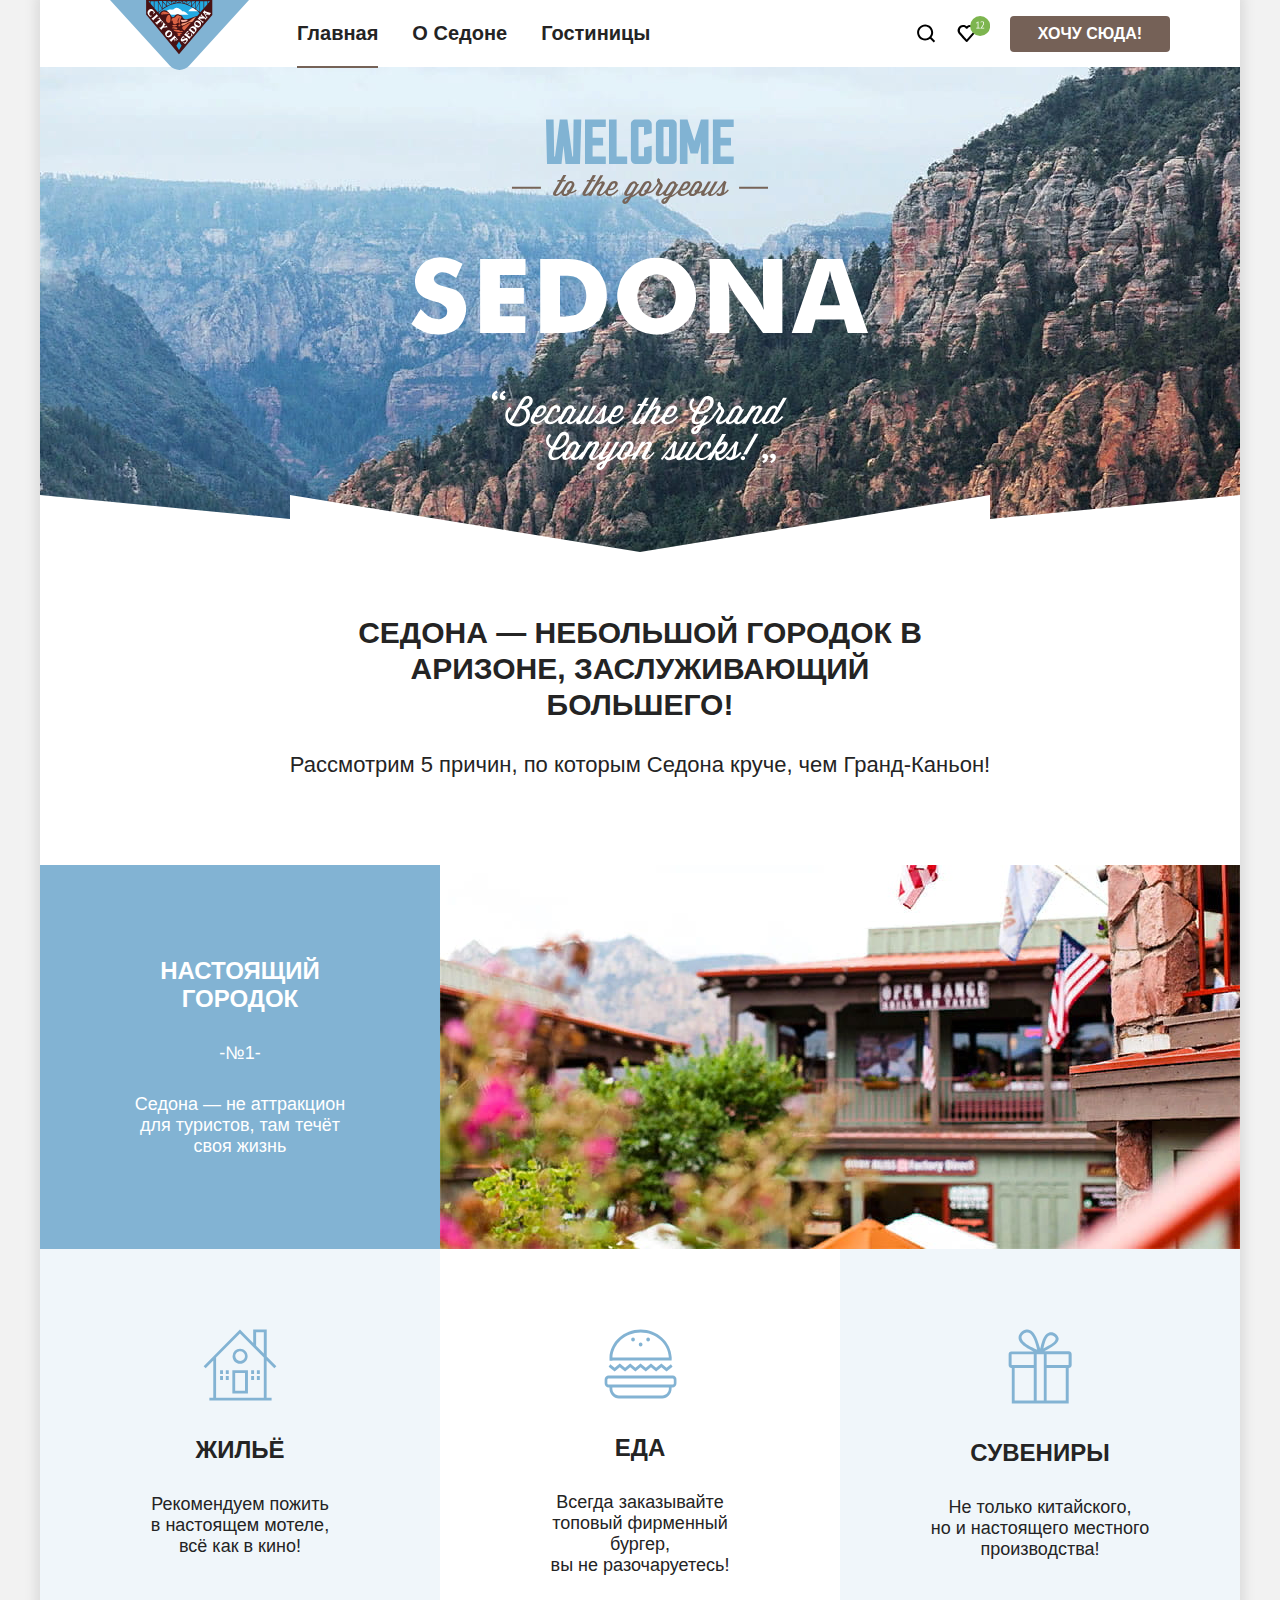
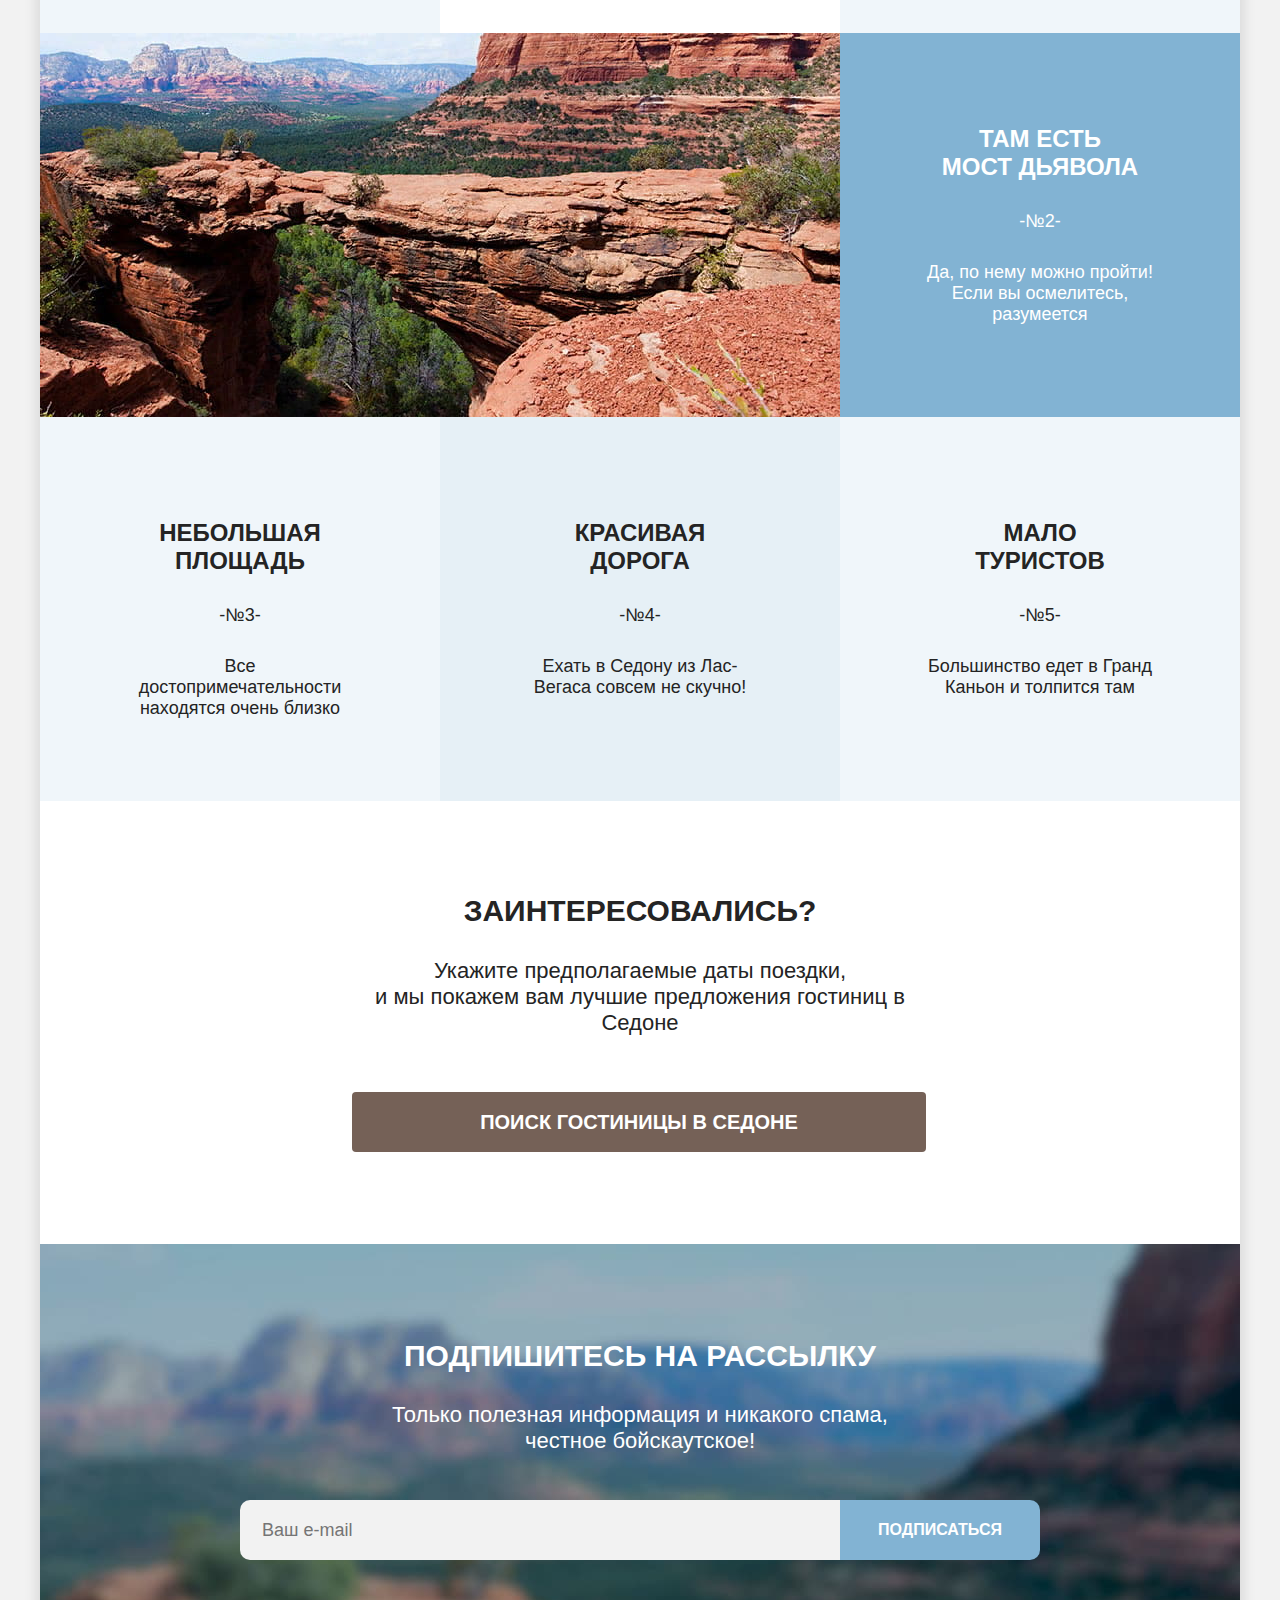
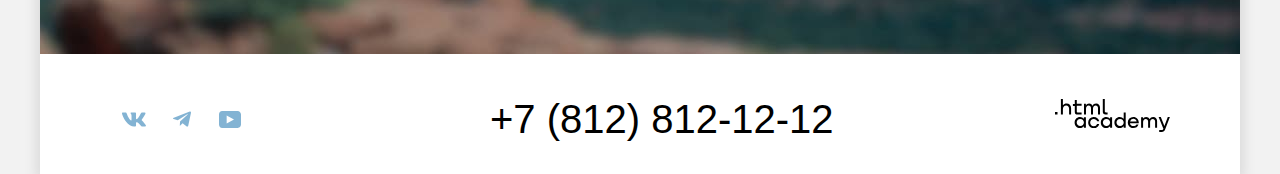
==== commit 95831e70: "добавляет тени и хлебные крошки" ====
--- a/index.html
+++ b/index.html
@@ -268,20 +268,21 @@
       </div>
     </footer>
 
-    <div class="modal-container">
+    <div class="modal-container modal-container-close">
       <div class="modal modal-auth">
         <section class="modal-content">
           <h2 class="modal-title">Поиск гостиницы в Седоне</h2>
           <form class="auth-form">
 
               <label class="field-title" for="date-arrival">Дата заезда:</label>
-              <input class="field field-date" id="date-arrival" type="date">
+              <input class="field field-date" id="date-arrival" type="text" placeholder="Укажите дату">
 
               <label class="field-title" for="date-departure">Дата выезда:</label>
-              <input class="field field-date" id="date-departure" type="date">
+              <input class="field field-date" id="date-departure" type="text" placeholder="Укажите дату">
 
               <label class="field-title">Взрослые:</label>
               <input class="field field-adults" type="number">
+
 
               <label class="field-title">Дети:</label>
               <input class="field field-children" type="number">
@@ -295,6 +296,9 @@
         </section>
 
         <button class="modal-close-button">
+          <svg  aria-hidden="true" focusable="false" width="13" height="13" viewBox="0 0 13 13"  xmlns="http://www.w3.org/2000/svg">
+              <path d="M13 1.2L11.8 0L6.5 5.3L1.2 0L0 1.2L5.3 6.5L0 11.8L1.2 13L6.5 7.7L11.8 13L13 11.8L7.7 6.5L13 1.2Z"/>
+          </svg>
           <span class="visually-hidden">Закрыть</span>
         </button>
 
--- a/styles/styles.css
+++ b/styles/styles.css
@@ -45,6 +45,7 @@
   margin:0 auto;
   width: 1200px;
   background-color: #ffffff;
+  box-shadow: 0 0 10px 5px rgba(221, 221, 221, 1);
 }
 
 .main-container{
@@ -547,11 +548,6 @@
   border-radius: 30px;
 }
 
-
-.modal-auth{
-  width: 715px;
-}
-
 .modal-title {
   margin: 0;
   margin-bottom: 63px;
@@ -574,7 +570,7 @@
   background-color: #F2F2F2;
   border-radius: 50%;
   border: none;
-  background-image: url(../images/cross.svg);
+  fill:#000000;
   background-repeat: no-repeat;
   background-position: center;
   cursor: pointer;
@@ -591,6 +587,7 @@
 
 .modal-close-button:active{
   background-color: #E6E6E6;
+  fill: rgba(0,0,0,0.3)
 }
 
 .auth-form{
@@ -625,8 +622,26 @@
 .field{
   position: relative;
   background-color: #F2F2F2;
-  border-radius: 4px;
   box-sizing: border-box;
+}
+
+.field::-webkit-outer-spin-button,
+.field::-webkit-inner-spin-button{
+  -webkit-appearance: none;
+}
+
+.field:hover{
+  background-color: #E6E6E6;
+}
+
+.field:focus{
+  border: 3px solid #83B3D3;
+  background-color: #E6E6E6;
+}
+
+.field:active{
+  border: 2px solid #000000;
+  background-color: #FFFFFF;
 }
 
 .field-date{
@@ -634,17 +649,34 @@
   height: 50px;
   padding: 14px 19px;
   grid-column: 2/5;
+  border-radius: 4px;
+}
+
+.field-date::before{
+  position: absolute;
+  content: "";
+  background-image: url(../images/calendar.svg) ;
+  width: 15px;
+  height: 15px;
+  right: 18px;
+  top:18px;
 }
 
 .field-adults{
   width: 133px;
   grid-column: 2/3;
   grid-row: 3/-2;
+  padding: 0;
+  text-align: center;
+  border-radius: 4px;
 }
 
 .field-children{
   width: 133px;
   grid-column: 4/5;
+  padding: 0;
+  text-align: center;
+  border-radius: 4px;
 }
 
  .modal-search-button{
@@ -672,7 +704,11 @@
 
 .modal-search-button:active{
   background: #68A2CA;
-  /*opacity: 0.3;*/
+  color:rgba(255, 255, 255, 0.3)
+}
+
+.modal-container-close{
+  display: none;
 }
 
 
@@ -708,19 +744,44 @@
   color:#FFFFFF;
   min-width:12px;
   min-height: 12px;
-}
-
+  fill:#FFFFFF;
+}
+
+.breadcrumbs-link:hover{
+  color: rgba(255, 255, 255, 0.6);
+  fill: rgba(255, 255, 255, 0.6);
+}
+
+.breadcrumbs-link:focus{
+  color:#FFFFFF;
+  fill: #FFFFFF;
+}
+
+.breadcrumbs-link:active{
+  color: rgba(255, 255, 255, 0.3);
+  fill: rgba(255, 255, 255, 0.3);
+}
 
 .breadcrumbs-item{
   display: flex;
 }
 
 .breadcrumbs li:nth-child(1) {
-  background-image: url('../images/breadcrubs-house.svg');
+  position: relative;
   text-decoration: none;
   background-repeat: no-repeat;
   background-position: center;
-  margin-right: 10px;
+  margin-right: 25px;
+}
+
+.breadcrumbs li:nth-child(1)::before{
+  position: absolute;
+  content: "";
+  width: 5px;
+  height: 9px;
+  background-image: url(../images/breadcrumbs-arrow.svg) ;
+  left: 22px;
+  bottom: 6px;
 }
 
 .hotel-filter{
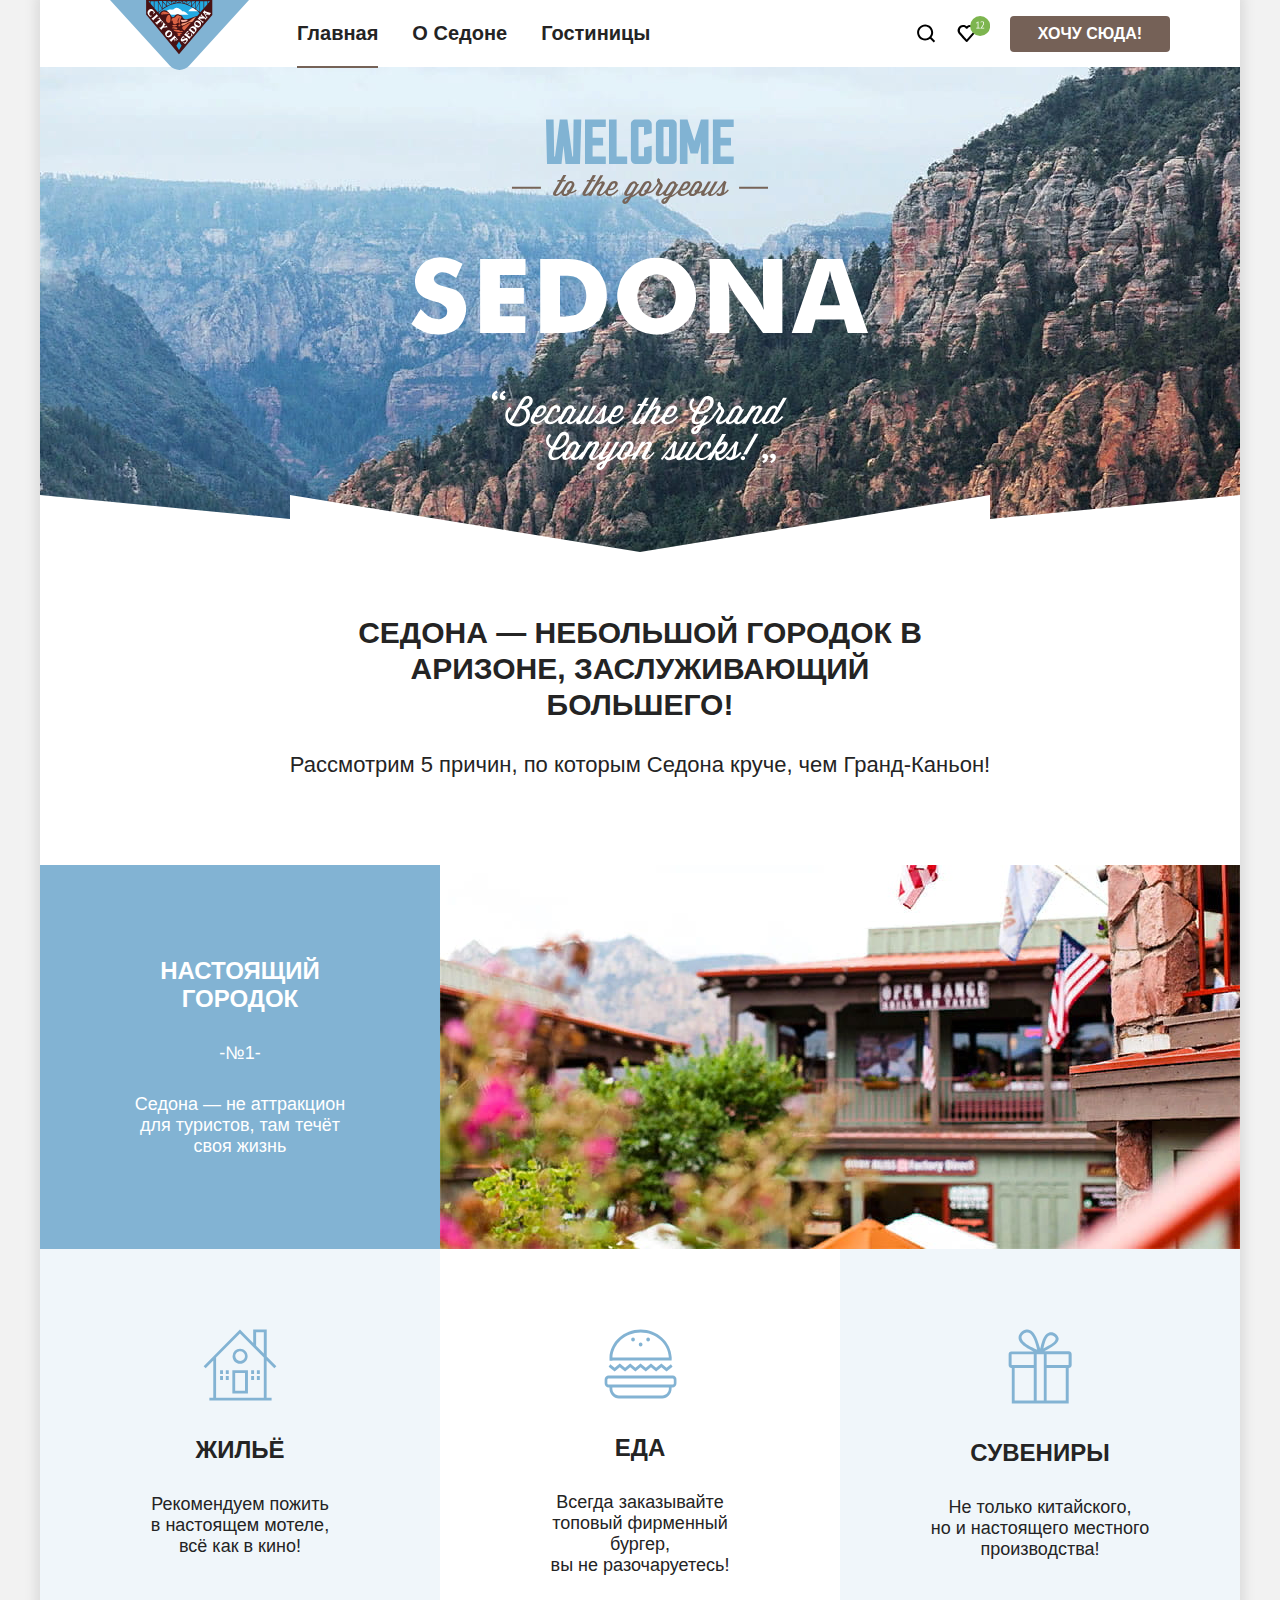
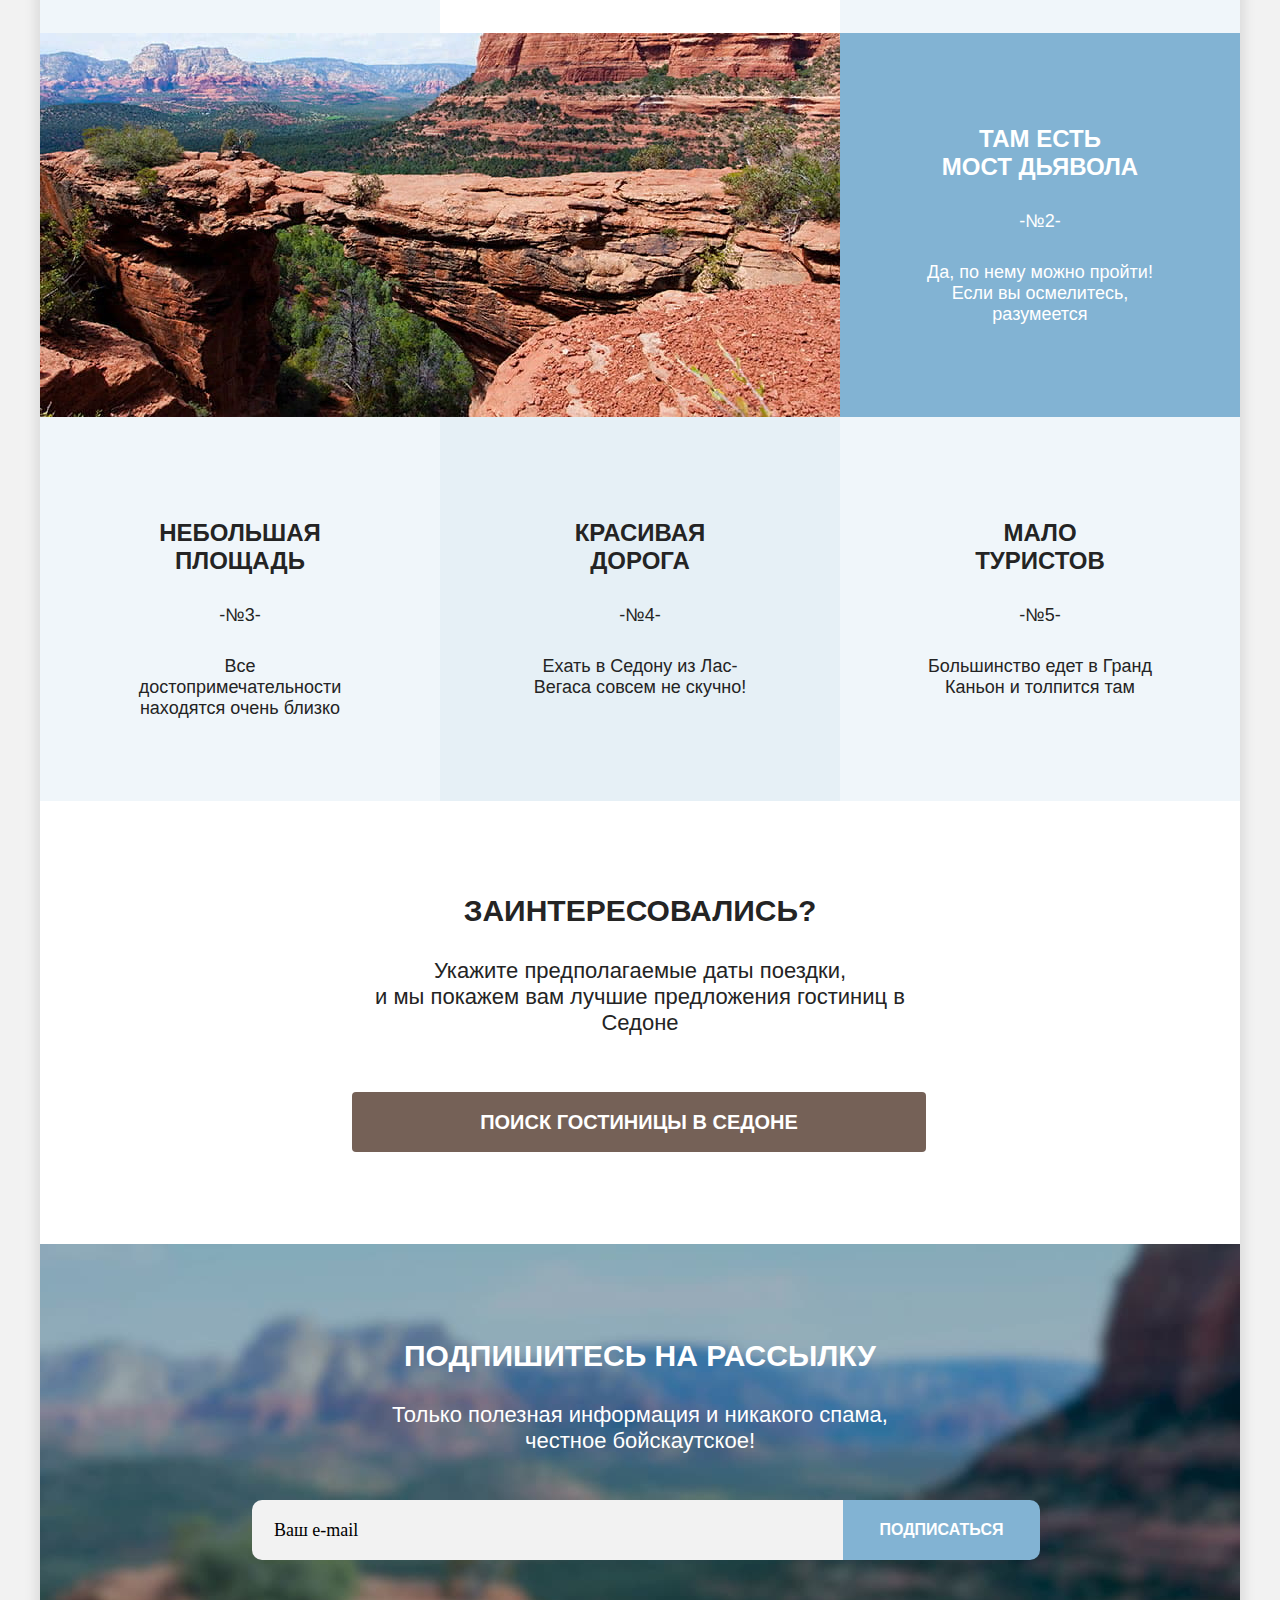
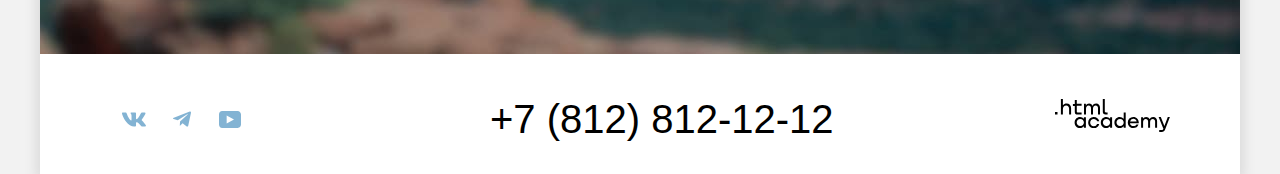
==== commit 65f3cc9d: "Правки дизайна модального окна" ====
--- a/index.html
+++ b/index.html
@@ -273,20 +273,73 @@
         <section class="modal-content">
           <h2 class="modal-title">Поиск гостиницы в Седоне</h2>
           <form class="auth-form">
-
-              <label class="field-title" for="date-arrival">Дата заезда:</label>
-              <input class="field field-date" id="date-arrival" type="text" placeholder="Укажите дату">
-
-              <label class="field-title" for="date-departure">Дата выезда:</label>
-              <input class="field field-date" id="date-departure" type="text" placeholder="Укажите дату">
-
-              <label class="field-title">Взрослые:</label>
-              <input class="field field-adults" type="number">
-
-
-              <label class="field-title">Дети:</label>
-              <input class="field field-children" type="number">
-
+            <ul class="field-auth-form">
+
+              <li class="field-list">
+                <label class="field-title" for="date-arrival">Дата заезда:</label>
+                <input class="field field-date" id="date-arrival" name="date-arrival" type="text" placeholder="27 апреля 2020">
+              </li>
+
+              <li class="field-list">
+                <label class="field-title" for="date-departure">Дата выезда:</label>
+                <input class="field field-date" id="date-departure" name="date-departure" type="text" placeholder="1 сентября 2021">
+              </li>
+
+              <li class="field-list field-list-adult">
+                <label class="field-title" for="adults">Взрослые:</label>
+                <input class="field field-adults" id="adults" name="adults" type="number" placeholder="2">
+                <button class="field-plus">
+                  <svg class="plus" width="13" height="13" viewBox="0 0 13 13"  xmlns="http://www.w3.org/2000/svg">
+                    <g opacity="0.3">
+                    <path d="M13 6H7V0H6V6H0V7H6V13H7V7H13V6Z" />
+                    </g>
+                    </svg>
+                </button>
+                <button class="field-minus">
+                  <svg class="minus" width="13" height="1" viewBox="0 0 13 1"  xmlns="http://www.w3.org/2000/svg">
+                    <path opacity="0.3" d="M0 0L0 1L13 1V0L0 0Z" />
+                    </svg>
+                </button>
+              </li>
+
+              <li class="field-list field-list-children">
+                  <label class="field-title" for="children">Дети:</label>
+
+                  <span class="tooltip">
+                    <button class="tooltip-toggle" type="button" aria-labelledby="tooltip-label">
+                      <svg width="1" height="9" viewBox="0 0 1 9" fill="none" xmlns="http://www.w3.org/2000/svg">
+                        <g clip-path="url(#clip0_33716_651)">
+                        <path d="M0 9H1L1 3H0L0 9Z" fill="white"/>
+                        <path d="M1 0H0V1H1V0Z" fill="white"/>
+                        </g>
+                        <defs>
+                        <clipPath id="clip0_33716_651">
+                        <rect width="1" height="9" fill="white"/>
+                        </clipPath>
+                        </defs>
+                        </svg>
+                    </button>
+                    <span class="tooltip-text" role="tooltip"  id="tooltip-label">
+                      Укажите количество детей,<br> которые будут с вами, возраст<br> которых от 6 до 18 лет. Дети<br> до 6 лет размещаются<br> бесплатно.
+                    </span>
+                  </span>
+
+                <input class="field field-children" id="children" name="children" type="number" placeholder="1">
+                <button class="field-plus">
+                  <svg class="plus" width="13" height="13" viewBox="0 0 13 13"  xmlns="http://www.w3.org/2000/svg">
+                    <g opacity="0.3">
+                    <path d="M13 6H7V0H6V6H0V7H6V13H7V7H13V6Z" />
+                    </g>
+                    </svg>
+                </button>
+                <button class="field-minus">
+                  <svg class="minus" width="13" height="1" viewBox="0 0 13 1"  xmlns="http://www.w3.org/2000/svg">
+                    <path opacity="0.3" d="M0 0L0 1L13 1V0L0 0Z" />
+                    </svg>
+                </button>
+              </li>
+
+            </ul>
           </form>
 
           <button class=" modal-search-button" type="submit">Найти
--- a/styles/styles.css
+++ b/styles/styles.css
@@ -590,8 +590,14 @@
   fill: rgba(0,0,0,0.3)
 }
 
-.auth-form{
+.modal-content{
+  width: 575px;
+}
+
+.field-auth-form{
+  position: relative;
   display: grid;
+  padding: 0;
   row-gap: 40px;
   width: 575px;
   height: 230px;
@@ -600,8 +606,29 @@
   margin-bottom: 40px;
 }
 
+.field-auth-form .field-list:nth-child(1){
+  grid-column: 1/5 ;
+}
+
+.field-auth-form .field-list:nth-child(2){
+  grid-column: 1/5;
+}
+
+.field-auth-form .field-list:nth-child(3){
+  grid-column: 1/3;
+}
+
+.field-auth-form .field-list:nth-child(4){
+  grid-column: 3/5;
+}
+
+.field-list{
+  display: grid;
+  grid-template-columns: 143px 429px;
+  grid-template-rows: 50px;
+}
+
 .field-group{
-
   margin: 0;
 }
 
@@ -613,16 +640,44 @@
   text-transform: capitalize;
   color: #000000;
   align-self: center;
-}
-
-.auth-form .field-title:last-of-type{
+  grid-column: 1/2;
+}
+
+.field-list:last-of-type .field-title{
   justify-self: center;
+}
+
+.field-auth-form:before{
+  position: absolute;
+  content: "Мы не можем отправить вас в прошлое.";
+  color: #FF5757;
+  font-family: 'PT Sans';
+  font-style: normal;
+  font-weight: 400;
+  font-size: 16px;
+  line-height: 21px;
+  left: 155px;
+  bottom: 150px;
+}
+
+.field-auth-form:after{
+  position: absolute;
+  content: "На эти даты есть свободные номера. Пока есть.";
+  color: #333333;
+  font-family: 'PT Sans';
+  font-style: normal;
+  font-weight: 400;
+  font-size: 16px;
+  line-height: 21px;
+  left: 155px;
+  bottom: 60px;
 }
 
 .field{
   position: relative;
   background-color: #F2F2F2;
   box-sizing: border-box;
+  margin-left: 12px;
 }
 
 .field::-webkit-outer-spin-button,
@@ -630,6 +685,13 @@
   -webkit-appearance: none;
 }
 
+.field::placeholder{
+  font-family: 'PT Sans';
+  font-style: normal;
+  font-weight: 400;
+  color: #000000;
+}
+
 .field:hover{
   background-color: #E6E6E6;
 }
@@ -645,38 +707,74 @@
 }
 
 .field-date{
+  position: relative;
   width: 420px;
   height: 50px;
   padding: 14px 19px;
-  grid-column: 2/5;
+  grid-column: 2/3;
   border-radius: 4px;
-}
-
-.field-date::before{
-  position: absolute;
-  content: "";
   background-image: url(../images/calendar.svg) ;
-  width: 15px;
-  height: 15px;
-  right: 18px;
-  top:18px;
-}
-
-.field-adults{
+  background-repeat: no-repeat;
+  background-position: right 19px center;
+}
+
+.field-adults,
+.field-children{
   width: 133px;
   grid-column: 2/3;
-  grid-row: 3/-2;
   padding: 0;
   text-align: center;
   border-radius: 4px;
 }
 
-.field-children{
-  width: 133px;
-  grid-column: 4/5;
-  padding: 0;
-  text-align: center;
+.field-list-adult,
+.field-list-children{
+  position: relative;
+}
+
+.field-list-children .field-title{
+  margin-left: 20px;
+}
+
+.field-minus{
+  position: absolute;
+  content:"";
+  top: 18px;
+  left: 172px;
+  border: none;
+  padding: 0;
+  fill: rgba(0, 0, 0, 0.6);
+}
+
+.minus{
+  padding-bottom: 5px;
+}
+
+.field-plus{
+  position: absolute;
+  content:"";
+  top: 18px;
+  left: 257px;
+  border: none;
+  padding: 0;
+  fill: rgba(0, 0, 0, 0.6);
+}
+
+.field-minus:hover,
+.field-plus:hover{
+  fill: #000000;
+}
+
+.field-minus:focus,
+.field-plus:focus{
+  fill: #000000;
+  border: 3px solid #83B3D3;
   border-radius: 4px;
+}
+
+.field-minus:active,
+.field-plus:active{
+  fill: rgba(0, 0, 0, 0.3);
 }
 
  .modal-search-button{
@@ -720,6 +818,8 @@
   background-repeat: no-repeat;
   background-size: 100% auto;
   padding: 35px 70px 70px 70px;
+  box-sizing: border-box;
+  height: 403px;
 }
 
 .inner-header-title{
@@ -727,6 +827,7 @@
   font-size: 60px;
   line-height: 78px;
   margin: 0;
+  margin-bottom: 10px;
 }
 
 .breadcrumbs{
@@ -736,6 +837,7 @@
   padding: 0;
   margin-bottom: 40px;
   list-style-type: none;
+  margin-left: 2px;
 }
 
 .breadcrumbs-link{
@@ -877,28 +979,140 @@
   height: 48px;
   font-size: 18px;
   color: #FFFFFF;
-  border: 2px solid #FFFFFF;
+  border: 2px  solid #FFFFFF;
   box-sizing: border-box;
-  border-radius: 4px;
   padding: 14px 20px;
-  background-color: transparent;
+  background-color: rgba(255,255,255,0);
+}
+
+.range-input:hover{
+  border-color: rgba(255, 255, 255, 0.6);
+}
+
+.range-input:focus{
+  box-shadow: 0px 0px 0px 3px #81B3D2;
+}
+
+.range-input:active{
+  background-color:  #756257;;
+}
+
+ .input-price-left{
+  border-right: 1px;
+  border-radius: 4px 0px 0px 4px;
+}
+
+.input-price-right{
+  border-radius: 0px 4px 4px 0px;
+}
+
+.range-input:focus-visible{
+  outline: none;
+}
+
+.catalog-filter-item{
+  position: relative;
+}
+
+.catalog-filter-list-price span{
+  position: absolute;
+  content: "";
+  right: 14px;
+  top:12px;
+  color: rgba(255, 255, 255, 0.3);
+}
+
+.range-input::-webkit-outer-spin-button,
+.range-input::-webkit-inner-spin-button{
+  -webkit-appearance: none;
 }
 
 .catalog-filter-item:not(:last-child){
   margin-bottom: 15px;
 }
 
+.catalog-filter-item-price{
+  margin-bottom: 30px;
+  position: relative;
+}
+
 .catalog-filter-list{
   list-style-type: none;
   padding: 0;
   margin: 0;
 }
 
+.control {
+  position: relative;
+  display: block;
+  padding-left: 39px;
+}
+
+.control-mark {
+  position: absolute;
+  top: 2px;
+  left: 0;
+  width: 20px;
+  height: 20px;
+  background-color: #FFFFFF;
+  border-radius: 4px;
+}
+
+.control-mark:hover{
+  background: rgba(255, 255, 255, 0.6);
+}
+
+.control-mark:focus{
+  background: rgba(255, 255, 255, 0.6);
+  border: 3px solid #83B3D3;
+}
+
+.control-mark:active{
+  background: rgba(255, 255, 255, 0.3);
+}
+
+.control-input[type="checkbox"]:checked + .control-mark::before {
+  position: absolute;
+  content: "";
+  background-image: url(../images/check-mark.svg);
+  top: 5px;
+  left: 4px;
+  width: 12px;
+  height: 10px;
+}
+
+.control-mark-hotel {
+  position: absolute;
+  top: 2px;
+  left: 0;
+  width: 20px;
+  height: 20px;
+  background-color: #FFFFFF;
+  border-radius: 50%;
+}
+
+.control-mark-hotel:focus{
+  outline: 3px solid #83B3D3;
+  outline-offset: -2px;
+}
+
+.control-input[type="radio"]:checked + .control-mark-hotel::before {
+  position: absolute;
+  top: 5px;
+  left: 5px;
+  width: 10px;
+  height: 10px;
+  background-color: #3F5E72;
+  border-radius: 50%;
+  content: "";
+}
+
 .catalog-filter-list-price{
   display: flex;
   list-style-type: none;
   padding: 0;
   margin: 0;
+  margin-top: 4px;
 }
 
 .control-input{
@@ -915,11 +1129,54 @@
   border: 3px solid #83B3D3;
 }
 
-
-
 .control-input-price{
   width: 288px;
 }
+
+.range-scale {
+  position: relative;
+  height: 4px;
+  background-color: rgba(255, 255, 255, 0.3);
+}
+
+.range-bar {
+  position: absolute;
+  height: 4px;
+  background-color: rgba(255, 255, 255);
+  right: 60px;
+  left: 0px;
+}
+
+.range-toggle {
+  position: absolute;
+  width: 20px;
+  height: 20px;
+  background: #ffffff;
+  border: none;
+  border-radius: 5px;
+  cursor: pointer;
+}
+
+.toggle-min {
+  top: -8px;
+}
+
+.toggle-max {
+  top: -8px;
+  right: -10px;
+}
+
+
+.range-toggle:focus{
+  border: 3px solid #83B3D3;
+  box-shadow: 0px 4px 10px rgba(0, 0, 0, 0.25);
+}
+
+.range-toggle:active{
+  border: 2px solid #83B3D3;
+  box-shadow: 0px 7px 15px rgba(0, 0, 0, 0.4);
+}
+
 
 .button{
   font-weight: 700;
@@ -937,10 +1194,11 @@
 .sorting{
   display: flex;
   width: 1056px;
-  margin: 60px 70px;
+  margin: 57px 75px;
 }
 
 .sorting .select-control{
+  position: relative;
   width: 290px;
   height: 50px;
   margin-right: 78px;
@@ -949,18 +1207,10 @@
   border-radius: 4px;
   padding: 14px 20px;
   font-size: 18px;
-}
-
-.select-control:hover{
-  border: 2px solid #68A2CA;
-}
-
-.select-control:focus{
-  border: 2px solid #68A2CA;
-}
-
-.select-control:active{
-  border: 2px solid #3F5E72;
+  appearance: none;
+  background-image: url(../images/arrow.svg);
+  background-repeat: no-repeat;
+  background-position: right 16px center;
 }
 
 .sorting h2{
@@ -969,15 +1219,19 @@
   line-height: 36px;
   text-transform: uppercase;
   margin: 0;
-  margin-right: 190px;
+  margin-right: 195px;
 }
 
 .sorting .button{
   width: 48px;
   height: 48px;
-  margin-right: 8px;
+
   background-repeat: no-repeat;
   background-position: center;
+}
+
+.sorting .button:not(:last-child){
+  margin-right: 8px;
 }
 
 .sorting a:nth-of-type(1){
@@ -1016,6 +1270,19 @@
   margin-bottom: 96px;
 }
 
+.catalog-show{
+  position: relative;
+}
+
+.catalog-show:before{
+  position: absolute;
+  content: "";
+  border: 1px solid #E6E6E6;
+  left: 72px;
+  right: 72px;
+  bottom: 90px;
+}
+
 .hotel-list{
   display:grid;
   grid-template-columns: 340px 340px 340px;
@@ -1026,11 +1293,11 @@
 
 .hotel-card-image{
   display: block;
-  margin-left: 20px;
+  margin-left: 24px;
 }
 
 .hotel-card-content{
-  margin: 20px;
+  margin: 16px 20px;
   display: flex;
   flex-wrap: wrap;
 }
@@ -1042,6 +1309,9 @@
 .hotel-card-title{
   margin: 0;
   margin-bottom: 16px;
+  font-weight: 700;
+  font-size: 24px;
+  line-height: 28px;
 }
 
 .hotel-card-link{
@@ -1066,6 +1336,7 @@
   display: flex;
   flex-direction: column;
   color:#333333;
+  margin-top: 18px;
 }
 
 .hotel-card-button{
@@ -1196,6 +1467,7 @@
 .pagination-container{
   display: flex;
   margin-left: 70px;
+
 }
 
 .pagination{
@@ -1211,9 +1483,33 @@
 
 .pagination-container .select-control{
   width: 160px;
+  height: 49px;
   margin-right: 70px;
   margin-left: 50px;
   padding:14px 20px;
+  border-radius: 4px;
+  align-self: flex-end;
+  border: 2px solid #E5E5E5;
+  appearance: none;
+  background-image: url(../images/arrow.svg);
+  background-repeat: no-repeat;
+  background-position: right 16px center;
+}
+
+.select-control:hover{
+  border: 2px solid #68A2CA;
+}
+
+.select-control:focus{
+  border: 2px solid #68A2CA;
+}
+
+.select-control:active{
+  border: 2px solid #3F5E72;
+}
+
+.select-control:focus-visible{
+  outline: none;
 }
 
 .label-select-control{
@@ -1221,6 +1517,7 @@
   align-items: center;
   height: 50px;
   margin-left: auto;
+  align-self:flex-end;
 }
 
 
@@ -1229,7 +1526,7 @@
   font-weight: 400;
   font-size: 22px;
   line-height: 26px;
-  margin: 94px 200px;
+  margin: 124px 200px 94px ;
   text-align: center;
 }
 
@@ -1256,6 +1553,72 @@
   cursor: pointer;
 }
 
-
-
-
+/* Тултип*/
+
+.tooltip-toggle {
+  border: none;
+  width: 25px;
+  height: 25px;
+  border-radius: 50%;
+  background-color: #83B3D3;
+  padding: 0;
+  margin: 0;
+  display: block;
+  position: absolute;
+}
+
+.tooltip-toggle:hover{
+  background-color: 68A2CA;
+}
+
+.tooltip-text {
+  position: absolute;
+  background-color: #333333;
+  color: #ffffff;
+  font-size: 16px;
+  line-height: 20px;
+  font-weight: normal;
+  text-transform: none;
+  padding: 18px 20px;
+  border-radius: 10px;
+  display: block;
+  width: 256px;
+  height: 152px;
+  box-sizing: border-box;
+  top: 100%;
+  margin-top: 15px;
+  left:50%;
+  transform: translateX(-50%);
+  z-index: 1;
+  display: none;
+}
+
+.tooltip-toggle:hover + .tooltip-text,
+.tooltip-toggle:focus + .tooltip-text {
+  display: block;
+}
+
+.tooltip-text:after {
+  content:'';
+  background-image: url("../images/tooltip-arrow.svg.svg");
+  width: 19px;
+  height: 9px;
+  position:absolute;
+  bottom: 100%;
+  left:0;
+  right:0;
+  margin-left: auto;
+  margin-right: auto;
+}
+
+.tooltip {
+  position: absolute;
+  margin-top: 13px;
+  margin-left: 115px;
+  width: 25px;
+  height: 25px;
+}
+
+
+
+
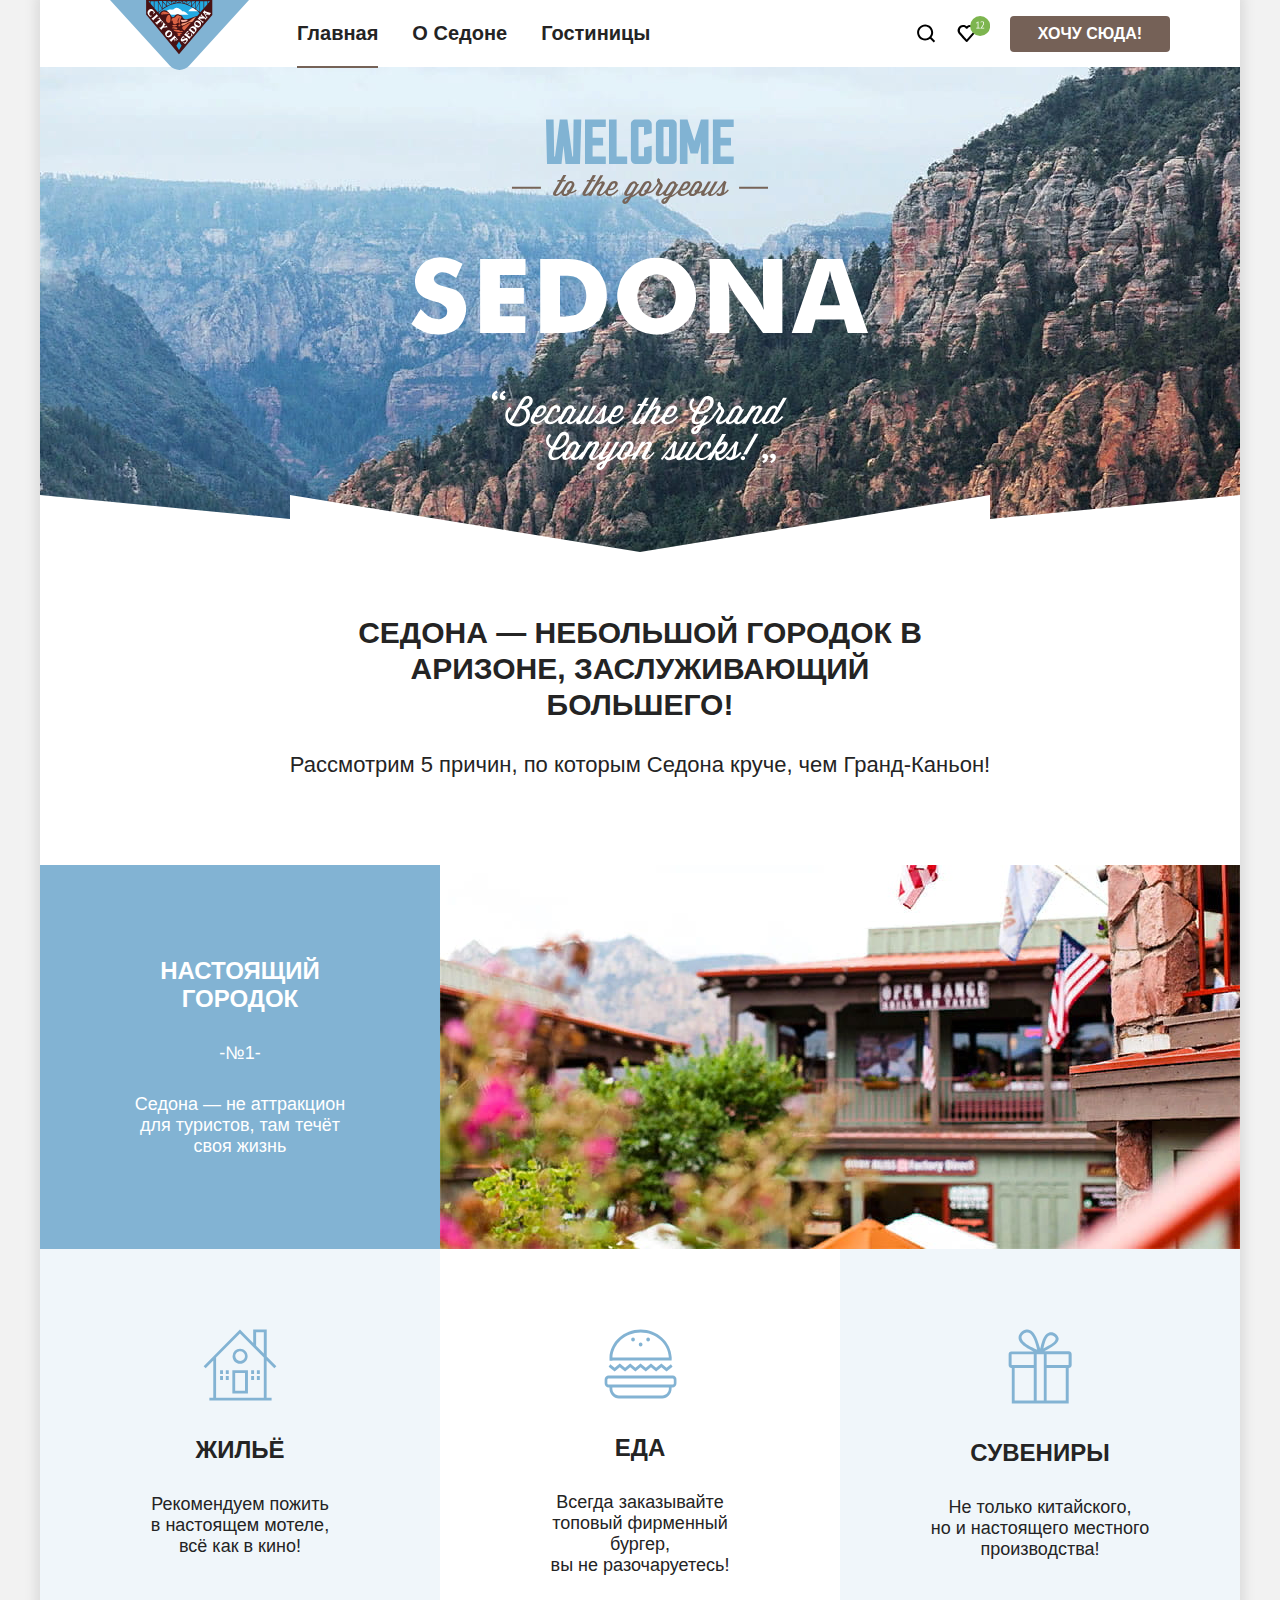
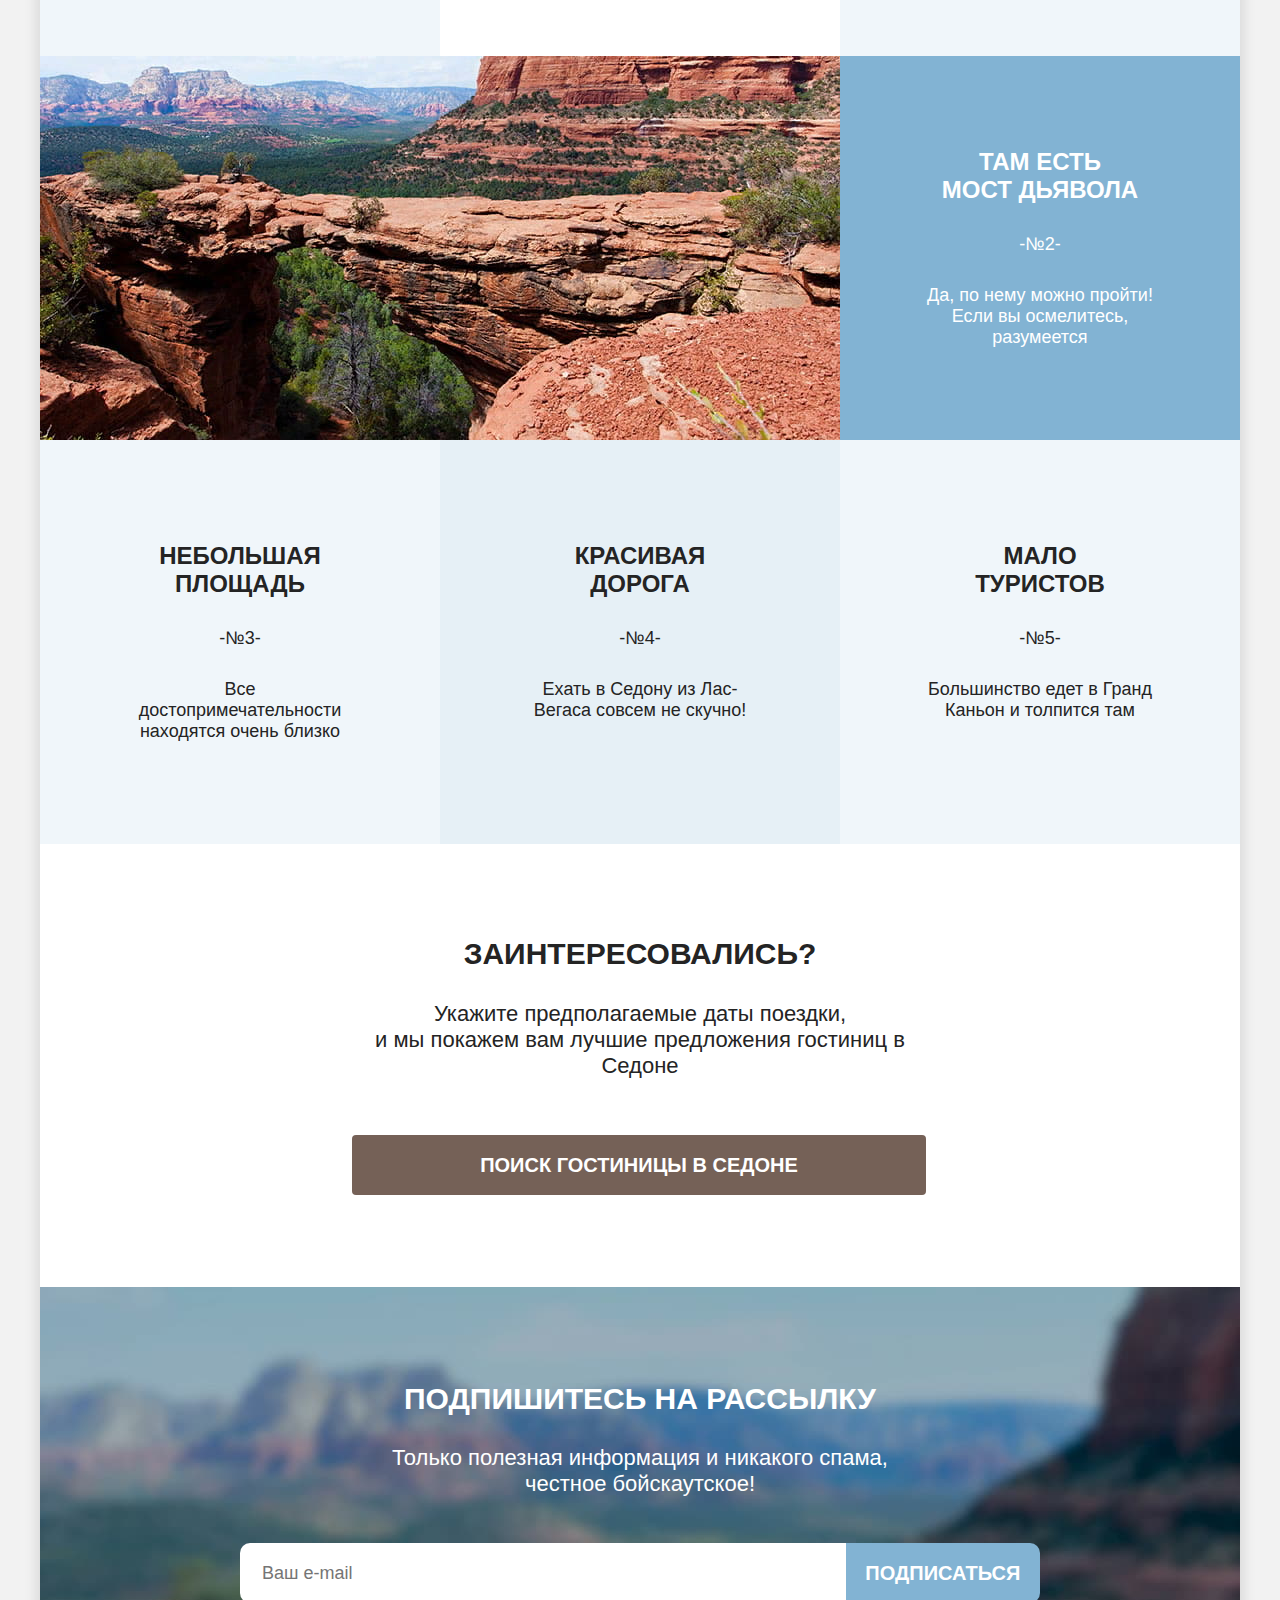
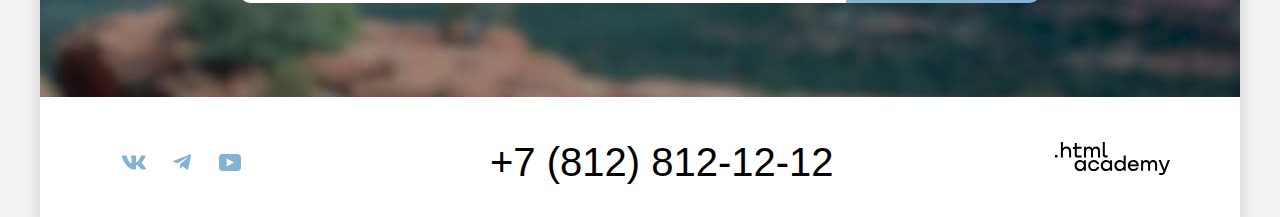
==== commit cb2755e2: "Правки" ====
--- a/index.html
+++ b/index.html
@@ -14,7 +14,7 @@
         <ul class="navigation-logo">
           <li class="navigation-item">
             <a  class="logo">
-              <img src="./images/logo/logo.sedona.svg" width="139"  height="70" alt="Логотип города Седона">
+              <img src="./images/logo/logo.sedona.svg" width="139"  height="70" alt="Логотип города Седона.">
             </a>
           </li>
         </ul>
@@ -53,9 +53,9 @@
             </a>
           </li>
           <li class="navigation-item">
-            <a  class="button navigation-link navigation-button">
+            <button  class="button navigation-link navigation-button">
               Хочу сюда!
-            </a>
+            </button>
           </li>
         </ul>
       </nav>
@@ -97,13 +97,13 @@
               </p>
             </div>
 
-            <img class="advantages-item" src="images/advantages/advantages-1.jpg" width="800" height="384" alt="Переулок города Седона">
+            <img class="advantages-item" src="images/advantages/advantages-1.jpg" width="800" height="384" alt="Переулок города Седона.">
           </li>
 
           <li>
             <ul class="convenience">
               <li class="convenience-item">
-                <img src="images/advantages/advantages.home.svg" width="74" height="72" alt="иконка домика">
+                <img src="images/advantages/advantages.home.svg" width="74" height="72" alt="иконка домика.">
                 <h3 class="convenience-title">
                   Жильё
                 </h3>
@@ -114,7 +114,7 @@
 
 
               <li class="convenience-item">
-                <img src="images/advantages/advantages.food.svg" width="73" height="70" alt="иконка бургера">
+                <img src="images/advantages/advantages.food.svg" width="73" height="70" alt="иконка бургера.">
                 <h3 class="convenience-title">
                   Еда
                 </h3>
@@ -124,7 +124,7 @@
               </li>
 
               <li class="convenience-item">
-                <img src="images/advantages/advantages.souvenirs.svg" width="64" height="75" alt="иконка подарка">
+                <img src="images/advantages/advantages.souvenirs.svg" width="64" height="75" alt="иконка подарка.">
                 <h3 class="convenience-title">
                   Сувениры
                 </h3>
@@ -137,7 +137,7 @@
 
           <li class="advantages-item">
 
-            <img class="advantages-second-picture" src="images/advantages/advantages-2.jpg" width="800" height="384" alt="Мост дьявола на фоне каньона">
+            <img class="advantages-second-picture" src="images/advantages/advantages-2.jpg" width="800" height="384" alt="Мост дьявола на фоне каньона.">
 
             <div class="advantages-block">
               <h3 class="advantages-title">
@@ -194,9 +194,9 @@
         <p>
           Укажите предполагаемые даты поездки,<br> и мы покажем вам лучшие предложения гостиниц в Седоне
         </p>
-        <a class="button button-hotel-search" href="catalog.html">
+        <button class="button button-hotel-search" type="button">
           поиск гостиницы в седоне
-        </a>
+        </button>
       </section>
 
       <section class="newsletter">
@@ -208,7 +208,7 @@
         </p>
         <form class="newsletter-form" action="https://echo.htmlacademy.ru/" method="post">
           <input class="field" type="email" name="newsletter-email" placeholder="Ваш e-mail">
-          <button class="button newsletter-button" type="button" >подписаться</button>
+          <button class="button newsletter-button" type="submit" >подписаться</button>
         </form>
       </section>
     </main>
@@ -271,23 +271,26 @@
     <div class="modal-container modal-container-close">
       <div class="modal modal-auth">
         <section class="modal-content">
-          <h2 class="modal-title">Поиск гостиницы в Седоне</h2>
+          <h2 class="modal-title">Поиск гостиницы в Седоне
+          </h2>
           <form class="auth-form">
             <ul class="field-auth-form">
 
               <li class="field-list">
                 <label class="field-title" for="date-arrival">Дата заезда:</label>
-                <input class="field field-date" id="date-arrival" name="date-arrival" type="text" placeholder="27 апреля 2020">
+                <input class="field-modal-content field-date" id="date-arrival" name="date-arrival" type="text" placeholder="27 апреля 2020">
+                <button class="calendar" type="button"></button>
               </li>
 
               <li class="field-list">
                 <label class="field-title" for="date-departure">Дата выезда:</label>
-                <input class="field field-date" id="date-departure" name="date-departure" type="text" placeholder="1 сентября 2021">
+                <input class="field-modal-content field-date" id="date-departure" name="date-departure" type="text" placeholder="1 сентября 2021">
+                <button class="calendar" type="button"></button>
               </li>
 
               <li class="field-list field-list-adult">
                 <label class="field-title" for="adults">Взрослые:</label>
-                <input class="field field-adults" id="adults" name="adults" type="number" placeholder="2">
+                <input class="field-modal-content field-adults" id="adults" name="adults" type="number" placeholder="2">
                 <button class="field-plus">
                   <svg class="plus" width="13" height="13" viewBox="0 0 13 13"  xmlns="http://www.w3.org/2000/svg">
                     <g opacity="0.3">
@@ -324,7 +327,7 @@
                     </span>
                   </span>
 
-                <input class="field field-children" id="children" name="children" type="number" placeholder="1">
+                <input class="field-modal-content field-children" id="children" name="children" type="number" placeholder="1">
                 <button class="field-plus">
                   <svg class="plus" width="13" height="13" viewBox="0 0 13 13"  xmlns="http://www.w3.org/2000/svg">
                     <g opacity="0.3">
--- a/styles/styles.css
+++ b/styles/styles.css
@@ -281,9 +281,13 @@
   padding: 0;
 }
 
+.convenience-description{
+  margin: 0;
+}
+
 .convenience-item{
   width: 400px;
-  height: 384px;
+  /*height: 384px;*/
   padding:80px 85px;
   box-sizing: border-box;
 }
@@ -294,7 +298,7 @@
 
 .advantages-item-block{
   width: 400px;
-  height: 384px;
+  /*height: 384px;*/
   padding: 102px 85px;
   box-sizing: border-box;
 }
@@ -332,9 +336,8 @@
   font-size: 20px;
   color: #FFFFFF;
   background: #756157;
-  padding: 12px 15px;
+  padding: 20px 15px;
   width: 574px;
-  height: 60px;
   align-items: center;
   justify-content: center;
   border-radius: 4px;
@@ -357,7 +360,7 @@
   background: #000000;
   color: #FFFFFF;
   background-image: url(../images/background.email.jpg);
-  background-size: 100% auto;
+  background-size: cover;
   background-repeat: no-repeat;
   font-weight: 400;
   font-size: 22px;
@@ -623,6 +626,7 @@
 }
 
 .field-list{
+  position: relative;
   display: grid;
   grid-template-columns: 143px 429px;
   grid-template-rows: 50px;
@@ -633,7 +637,7 @@
 }
 
 .field-title{
-  font-family: 'PT Sans';
+  font-family: "PT Sans", sans-serif;;
   font-weight: 700;
   font-size: 20px;
   line-height: 26px;
@@ -651,7 +655,7 @@
   position: absolute;
   content: "Мы не можем отправить вас в прошлое.";
   color: #FF5757;
-  font-family: 'PT Sans';
+  font-family: "PT Sans", sans-serif;
   font-style: normal;
   font-weight: 400;
   font-size: 16px;
@@ -664,7 +668,7 @@
   position: absolute;
   content: "На эти даты есть свободные номера. Пока есть.";
   color: #333333;
-  font-family: 'PT Sans';
+  font-family: "PT Sans", sans-serif;;
   font-style: normal;
   font-weight: 400;
   font-size: 16px;
@@ -673,35 +677,37 @@
   bottom: 60px;
 }
 
-.field{
+.field-modal-content{
   position: relative;
   background-color: #F2F2F2;
   box-sizing: border-box;
   margin-left: 12px;
-}
-
-.field::-webkit-outer-spin-button,
-.field::-webkit-inner-spin-button{
+  border: 0;
+  font-size: 18px;
+}
+
+.field-modal-content::-webkit-outer-spin-button,
+.field-modal-content::-webkit-inner-spin-button{
   -webkit-appearance: none;
 }
 
-.field::placeholder{
-  font-family: 'PT Sans';
+.field-modal-content::placeholder{
+  font-family: "PT Sans", sans-serif;;
   font-style: normal;
   font-weight: 400;
   color: #000000;
 }
 
-.field:hover{
+.field-modal-content:hover{
   background-color: #E6E6E6;
 }
 
-.field:focus{
+.field-modal-content:focus{
   border: 3px solid #83B3D3;
   background-color: #E6E6E6;
 }
 
-.field:active{
+.field-modal-content:active{
   border: 2px solid #000000;
   background-color: #FFFFFF;
 }
@@ -713,9 +719,17 @@
   padding: 14px 19px;
   grid-column: 2/3;
   border-radius: 4px;
+}
+
+.calendar{
+  position: absolute;
+  width: 15px;
+  height: 15px;
+  border: none;
   background-image: url(../images/calendar.svg) ;
   background-repeat: no-repeat;
-  background-position: right 19px center;
+  right: 17px;
+  top: 16px;
 }
 
 .field-adults,
@@ -817,9 +831,8 @@
   background-image: url(../images/catalog-background.jpg);
   background-repeat: no-repeat;
   background-size: 100% auto;
-  padding: 35px 70px 70px 70px;
+  padding: 35px 70px 65px 70px;
   box-sizing: border-box;
-  height: 403px;
 }
 
 .inner-header-title{
@@ -841,12 +854,15 @@
 }
 
 .breadcrumbs-link{
+  position: relative;
+  display: block;
   font-weight: 400;
   font-size: 16px;
   color:#FFFFFF;
   min-width:12px;
   min-height: 12px;
   fill:#FFFFFF;
+  margin-right: 25px;
 }
 
 .breadcrumbs-link:hover{
@@ -873,16 +889,15 @@
   text-decoration: none;
   background-repeat: no-repeat;
   background-position: center;
-  margin-right: 25px;
-}
-
-.breadcrumbs li:nth-child(1)::before{
+}
+
+.breadcrumbs-item:last-of-type .breadcrumbs-link::after{
   position: absolute;
   content: "";
   width: 5px;
   height: 9px;
   background-image: url(../images/breadcrumbs-arrow.svg) ;
-  left: 22px;
+  left: -14px;
   bottom: 6px;
 }
 
@@ -952,6 +967,8 @@
   color: #FFFFFF;
   background-color: transparent;
   font-weight: 400;
+  padding-top: 18px;
+  text-transform: capitalize;
 }
 
 .catalog-filter-button .button:nth-child(2):hover{
@@ -977,11 +994,12 @@
 .range-input{
   width: 144px;
   height: 48px;
+  font-family: "PT Sans", sans-serif; ;
   font-size: 18px;
   color: #FFFFFF;
   border: 2px  solid #FFFFFF;
   box-sizing: border-box;
-  padding: 14px 20px;
+  padding: 14px 16px;
   background-color: rgba(255,255,255,0);
 }
 
@@ -1058,16 +1076,16 @@
   border-radius: 4px;
 }
 
-.control-mark:hover{
+.control-input:hover + .control-mark{
   background: rgba(255, 255, 255, 0.6);
 }
 
-.control-mark:focus{
+.control-input:focus + .control-mark{
   background: rgba(255, 255, 255, 0.6);
   border: 3px solid #83B3D3;
 }
 
-.control-mark:active{
+.control-input:active + .control-mark{
   background: rgba(255, 255, 255, 0.3);
 }
 
@@ -1091,7 +1109,7 @@
   border-radius: 50%;
 }
 
-.control-mark-hotel:focus{
+.control-input:focus + .control-mark-hotel{
   outline: 3px solid #83B3D3;
   outline-offset: -2px;
 }
@@ -1183,6 +1201,7 @@
   font-size: 16px;
   line-height: 20px;
   color: #000000;
+  font-family: "PT Sans", sans-serif;
   text-decoration: none;
   text-transform: uppercase;
   border: 0;
@@ -1194,7 +1213,7 @@
 .sorting{
   display: flex;
   width: 1056px;
-  margin: 57px 75px;
+  margin: 52px 75px 56px;
 }
 
 .sorting .select-control{
@@ -1205,6 +1224,7 @@
   border: 2px solid #E5E5E5;
   margin-left: auto;
   border-radius: 4px;
+  font-family: "PT Sans", sans-serif;
   padding: 14px 20px;
   font-size: 18px;
   appearance: none;
@@ -1220,6 +1240,7 @@
   text-transform: uppercase;
   margin: 0;
   margin-right: 195px;
+  align-self: center;
 }
 
 .sorting .button{
@@ -1297,7 +1318,7 @@
 }
 
 .hotel-card-content{
-  margin: 16px 20px;
+  margin: 20px 16px 20px 24px;
   display: flex;
   flex-wrap: wrap;
 }
@@ -1418,6 +1439,8 @@
   box-sizing: border-box;
   width: 140px;
   border-radius: 4px;
+  text-transform: uppercase;
+  font-size: 16px;
 }
 
 .pagination-link{
@@ -1466,7 +1489,7 @@
 
 .pagination-container{
   display: flex;
-  margin-left: 70px;
+  margin-left: 73px;
 
 }
 
@@ -1486,6 +1509,7 @@
   height: 49px;
   margin-right: 70px;
   margin-left: 50px;
+  margin-bottom: 5px;
   padding:14px 20px;
   border-radius: 4px;
   align-self: flex-end;
@@ -1516,6 +1540,7 @@
   display: flex;
   align-items: center;
   height: 50px;
+  margin-bottom: 5px;
   margin-left: auto;
   align-self:flex-end;
 }
@@ -1526,7 +1551,7 @@
   font-weight: 400;
   font-size: 22px;
   line-height: 26px;
-  margin: 124px 200px 94px ;
+  margin: 119px 200px 94px ;
   text-align: center;
 }
 
@@ -1548,6 +1573,7 @@
   text-transform: uppercase;
   background: #82B3D3;
   color: #FFFFFF;
+  font-size: 20px;
   border-radius: 0px 10px 10px 0px;
   width: 200px;
   cursor: pointer;
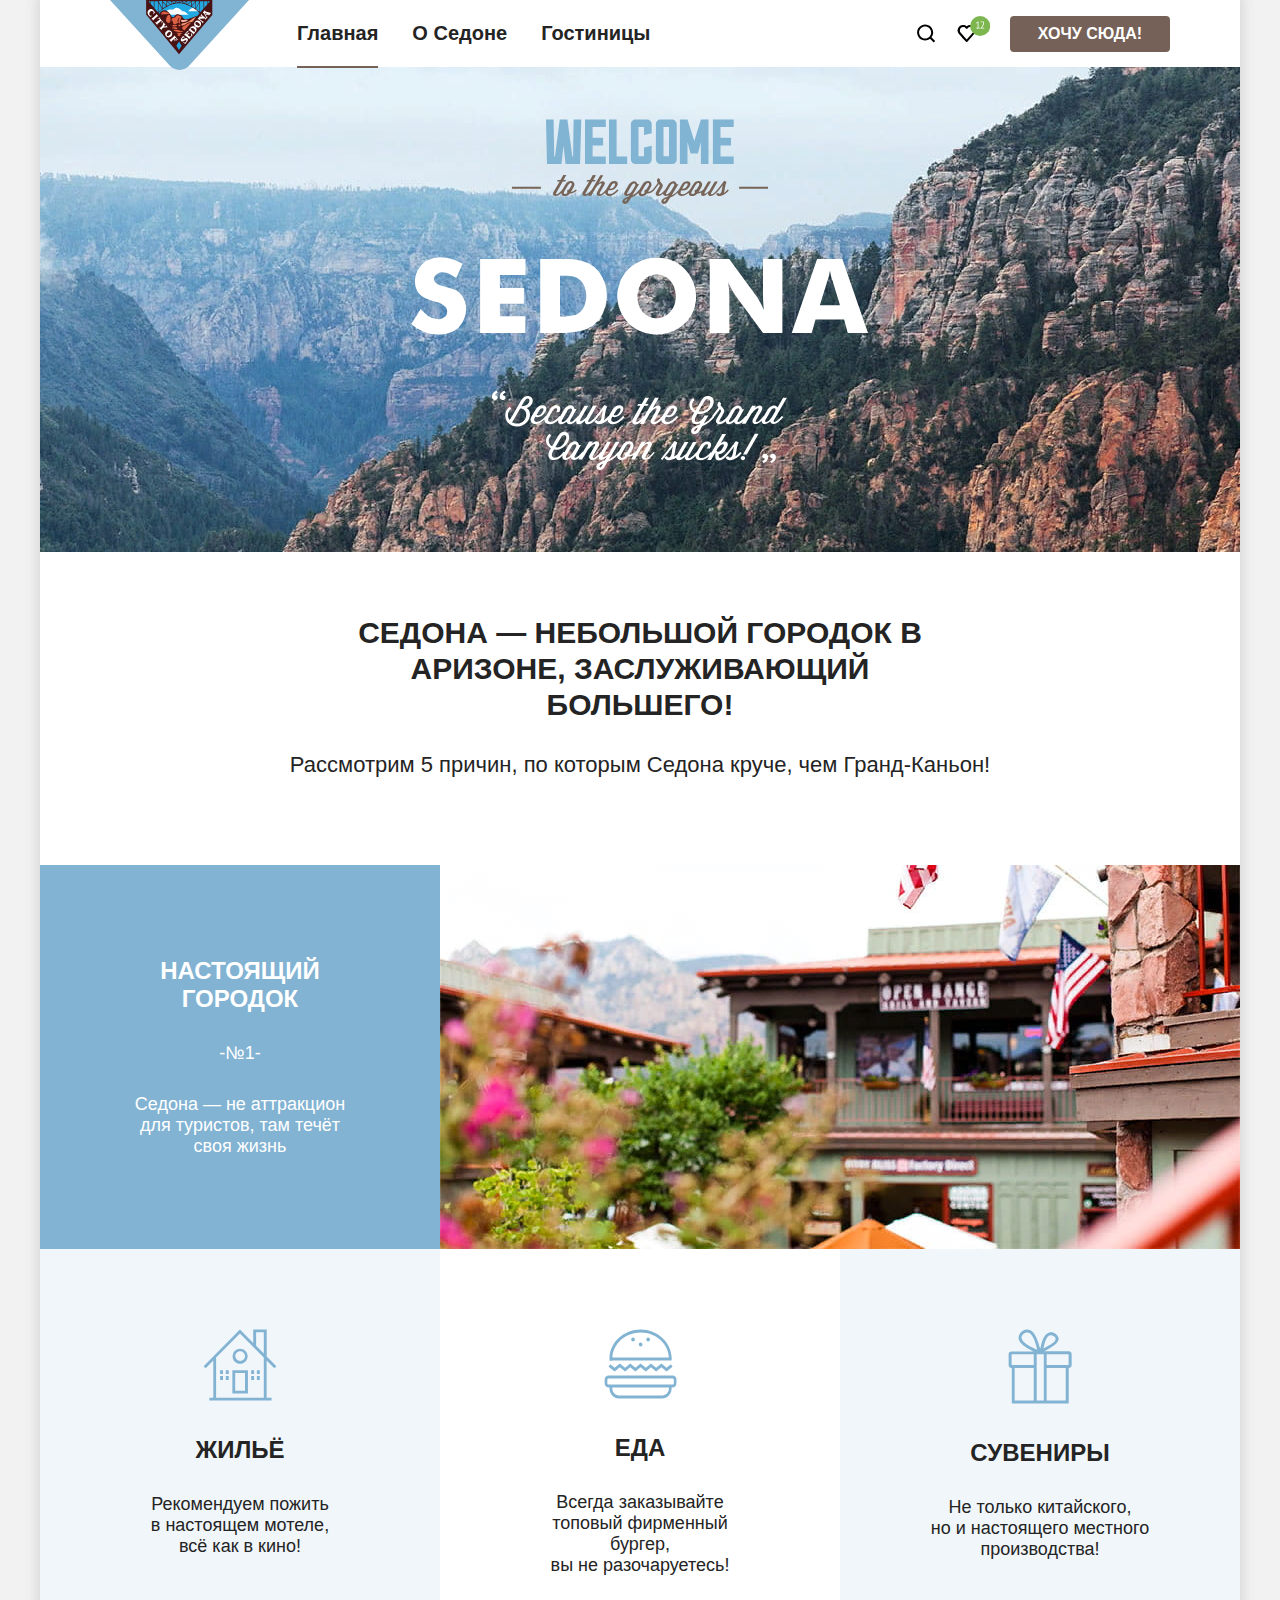
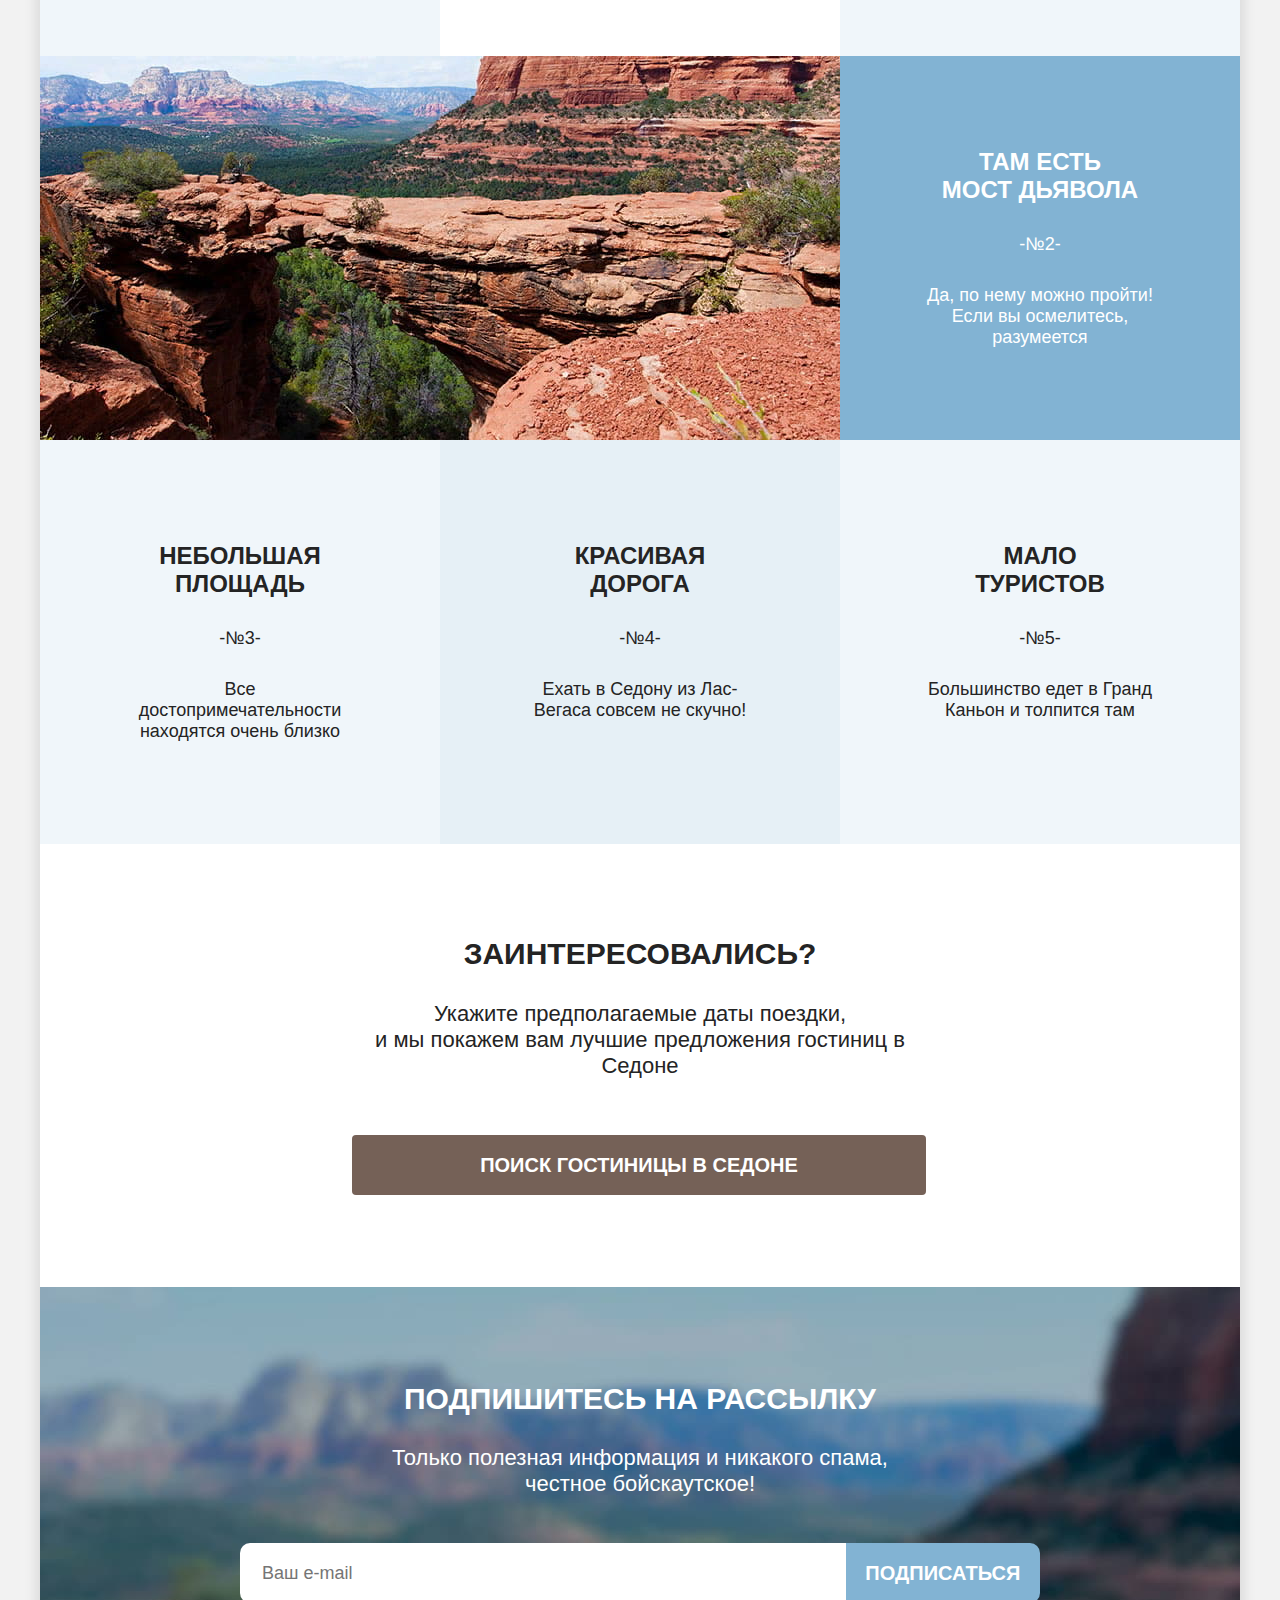
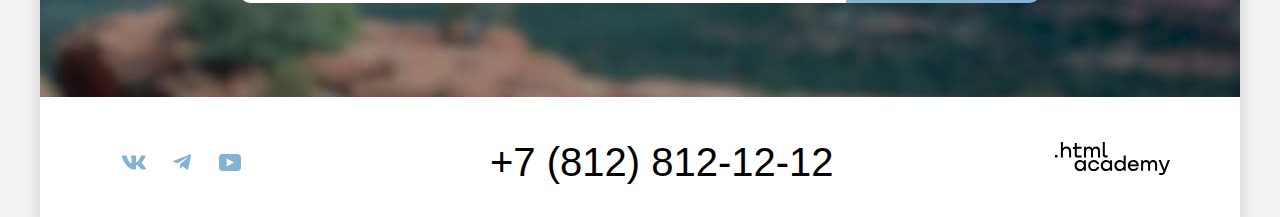
==== commit 890332a9: "Правки" ====
--- a/index.html
+++ b/index.html
@@ -4,7 +4,7 @@
     <meta charset="utf-8">
     <title>HTML Academy: Седона</title>
     <link rel="stylesheet" href="styles/styles.css">
-    <link rel="icon" href="./favicon.ico/favicon.png">
+    <link rel="icon" href="favicon.ico/favicon.png">
   </head>
   <body>
     <div class="container">
@@ -41,19 +41,19 @@
           <li class="navigation-item">
             <a  class="navigation-link navigation-search">
               <span class="visually-hidden">
-                Поиск
+                Поиск.
               </span>
             </a>
           </li>
           <li class="navigation-item">
             <a  class="navigation-link navigation-favorites">
               <span class="visually-hidden">
-                Избранное
+                Избранное.
               </span>
             </a>
           </li>
           <li class="navigation-item">
-            <button  class="button navigation-link navigation-button">
+            <button type="button" class="button navigation-link navigation-button">
               Хочу сюда!
             </button>
           </li>
@@ -273,7 +273,7 @@
         <section class="modal-content">
           <h2 class="modal-title">Поиск гостиницы в Седоне
           </h2>
-          <form class="auth-form">
+          <form class="auth-form" action="https://echo.htmlacademy.ru/" method="get">
             <ul class="field-auth-form">
 
               <li class="field-list">
@@ -291,14 +291,14 @@
               <li class="field-list field-list-adult">
                 <label class="field-title" for="adults">Взрослые:</label>
                 <input class="field-modal-content field-adults" id="adults" name="adults" type="number" placeholder="2">
-                <button class="field-plus">
+                <button type="button" class="field-plus">
                   <svg class="plus" width="13" height="13" viewBox="0 0 13 13"  xmlns="http://www.w3.org/2000/svg">
                     <g opacity="0.3">
                     <path d="M13 6H7V0H6V6H0V7H6V13H7V7H13V6Z" />
                     </g>
                     </svg>
                 </button>
-                <button class="field-minus">
+                <button type="button" class="field-minus">
                   <svg class="minus" width="13" height="1" viewBox="0 0 13 1"  xmlns="http://www.w3.org/2000/svg">
                     <path opacity="0.3" d="M0 0L0 1L13 1V0L0 0Z" />
                     </svg>
@@ -328,14 +328,14 @@
                   </span>
 
                 <input class="field-modal-content field-children" id="children" name="children" type="number" placeholder="1">
-                <button class="field-plus">
+                <button type="button" class="field-plus">
                   <svg class="plus" width="13" height="13" viewBox="0 0 13 13"  xmlns="http://www.w3.org/2000/svg">
                     <g opacity="0.3">
                     <path d="M13 6H7V0H6V6H0V7H6V13H7V7H13V6Z" />
                     </g>
                     </svg>
                 </button>
-                <button class="field-minus">
+                <button type="button" class="field-minus">
                   <svg class="minus" width="13" height="1" viewBox="0 0 13 1"  xmlns="http://www.w3.org/2000/svg">
                     <path opacity="0.3" d="M0 0L0 1L13 1V0L0 0Z" />
                     </svg>
@@ -346,16 +346,16 @@
           </form>
 
           <button class=" modal-search-button" type="submit">Найти
-            <span class="visually-hidden">Найти</span>
+            <span class="visually-hidden">Найти.</span>
           </button>
 
         </section>
 
-        <button class="modal-close-button">
+        <button type="button" class="modal-close-button">
           <svg  aria-hidden="true" focusable="false" width="13" height="13" viewBox="0 0 13 13"  xmlns="http://www.w3.org/2000/svg">
               <path d="M13 1.2L11.8 0L6.5 5.3L1.2 0L0 1.2L5.3 6.5L0 11.8L1.2 13L6.5 7.7L11.8 13L13 11.8L7.7 6.5L13 1.2Z"/>
           </svg>
-          <span class="visually-hidden">Закрыть</span>
+          <span class="visually-hidden">Закрыть.</span>
         </button>
 
 
--- a/styles/styles.css
+++ b/styles/styles.css
@@ -1,3 +1,4 @@
+
 @font-face {
   font-family:'PT Sans';
   src: url(../fonts/ptsans-400.woff2) format("woff2");
@@ -20,8 +21,14 @@
 
 body{
   margin:0;
-  display: flex;
-  flex-direction: column;
+  min-height: 100%;
+  display: -webkit-box;
+  display: -ms-flexbox;
+  display: flex;
+  -webkit-box-orient: vertical;
+  -webkit-box-direction: normal;
+      -ms-flex-direction: column;
+          flex-direction: column;
   min-height: 100%;
   font-family: "PT Sans", sans-serif;
   font-size: 18px;
@@ -45,11 +52,17 @@
   margin:0 auto;
   width: 1200px;
   background-color: #ffffff;
-  box-shadow: 0 0 10px 5px rgba(221, 221, 221, 1);
+  -webkit-box-shadow: 0 0 10px 5px rgba(221, 221, 221, 1);
+          box-shadow: 0 0 10px 5px rgba(221, 221, 221, 1);
+  flex-direction: column;
+  display: flex;
+  height: 100%;
 }
 
 .main-container{
-  flex-grow: 1;
+  -webkit-box-flex: 1;
+      -ms-flex-positive: 1;
+          flex-grow: 1;
 }
 
 .page-header{
@@ -60,14 +73,19 @@
 }
 
 .navigation{
+  display: -webkit-box;
+  display: -ms-flexbox;
   display: flex;
   width: 1200px;
   margin:0 auto;
 }
 
 .navigation-list{
-  display: flex;
-  flex-wrap: wrap;
+  display: -webkit-box;
+  display: -ms-flexbox;
+  display: flex;
+  -ms-flex-wrap: wrap;
+      flex-wrap: wrap;
   /*width: 450px;*/
   margin: 0;
   padding: 0;
@@ -96,6 +114,8 @@
 }
 
 .navigation-item{
+  display: -webkit-box;
+  display: -ms-flexbox;
   display: flex;
 }
 
@@ -114,13 +134,18 @@
 }
 
 .navigation-user .navigation-item:nth-child(3){
-  display: flex;
-  align-items: center;
+  display: -webkit-box;
+  display: -ms-flexbox;
+  display: flex;
+  -webkit-box-align: center;
+      -ms-flex-align: center;
+          align-items: center;
   margin-left: 20px;
 }
 
 .navigation-user .navigation-button{
-  box-sizing: border-box;
+  -webkit-box-sizing: border-box;
+          box-sizing: border-box;
   padding: 8px 14px;
   background: #756157;
   text-align: center;
@@ -135,6 +160,8 @@
 }
 
 .navigation-logo{
+  display: -webkit-box;
+  display: -ms-flexbox;
   display: flex;
   max-width: 140px;
   padding: 0;
@@ -196,7 +223,7 @@
 }
 
 .main-header-image::before{
-  content:url('../images/Vektor.svg') ;
+  content:url('../images/vektor.svg') ;
   width: 1200px;
   height: 57px;
   position: absolute;
@@ -243,6 +270,8 @@
 }
 
 .advantages-item{
+  display: -webkit-box;
+  display: -ms-flexbox;
   display: flex;
   list-style-type: none;
   padding: 0;
@@ -262,7 +291,8 @@
   background: #82B3D3;
   color: #ffffff;
   padding:92px 85px;
-  box-sizing: border-box;
+  -webkit-box-sizing: border-box;
+          box-sizing: border-box;
 }
 
 .advantages-block h3{
@@ -276,6 +306,8 @@
 }
 
 .convenience{
+  display: -webkit-box;
+  display: -ms-flexbox;
   display: flex;
   list-style-type: none;
   padding: 0;
@@ -289,7 +321,8 @@
   width: 400px;
   /*height: 384px;*/
   padding:80px 85px;
-  box-sizing: border-box;
+  -webkit-box-sizing: border-box;
+          box-sizing: border-box;
 }
 
 .convenience-item:not(:nth-child(2)){
@@ -300,7 +333,8 @@
   width: 400px;
   /*height: 384px;*/
   padding: 102px 85px;
-  box-sizing: border-box;
+  -webkit-box-sizing: border-box;
+          box-sizing: border-box;
 }
 
 .advantages-item-block{
@@ -332,14 +366,20 @@
 }
 
 .hotel-search .button-hotel-search{
+  display: -webkit-box;
+  display: -ms-flexbox;
   display: flex;
   font-size: 20px;
   color: #FFFFFF;
   background: #756157;
   padding: 20px 15px;
   width: 574px;
-  align-items: center;
-  justify-content: center;
+  -webkit-box-align: center;
+      -ms-flex-align: center;
+          align-items: center;
+  -webkit-box-pack: center;
+      -ms-flex-pack: center;
+          justify-content: center;
   border-radius: 4px;
 }
 
@@ -379,6 +419,8 @@
 }
 
 .newsletter-form{
+  display:-webkit-box;
+  display:-ms-flexbox;
   display:flex;
   height: 60px;
 }
@@ -428,13 +470,18 @@
 }
 
 .page-footer-container{
+  display: -webkit-box;
+  display: -ms-flexbox;
   display: flex;
   padding: 45px 70px 35px ;
 }
 
 .footer-social-list{
-  display: flex;
-  flex-wrap: wrap;
+  display: -webkit-box;
+  display: -ms-flexbox;
+  display: flex;
+  -ms-flex-wrap: wrap;
+      flex-wrap: wrap;
   margin: 0;
   padding: 0;
   width: 160px;
@@ -536,6 +583,8 @@
   position: fixed;
   top: 0;
   left: 0;
+  display: -webkit-box;
+  display: -ms-flexbox;
   display: flex;
   width: 100%;
   height: 100%;
@@ -599,37 +648,121 @@
 
 .field-auth-form{
   position: relative;
+  display: -ms-grid;
   display: grid;
   padding: 0;
   row-gap: 40px;
   width: 575px;
   height: 230px;
+  -ms-grid-columns: 143px 143px 143px 143px;
   grid-template-columns: 143px 143px 143px 143px;
+  -ms-grid-rows: 50px 40px 50px 40px 50px;
   grid-template-rows: 50px 50px 50px ;
   margin-bottom: 40px;
 }
 
+.field-auth-form > *:nth-child(1){
+  -ms-grid-row:1;
+  -ms-grid-column:1;
+}
+
+.field-auth-form > *:nth-child(2){
+  -ms-grid-row:1;
+  -ms-grid-column:2;
+}
+
+.field-auth-form > *:nth-child(3){
+  -ms-grid-row:1;
+  -ms-grid-column:3;
+}
+
+.field-auth-form > *:nth-child(4){
+  -ms-grid-row:1;
+  -ms-grid-column:4;
+}
+
+.field-auth-form > *:nth-child(5){
+  -ms-grid-row:3;
+  -ms-grid-column:1;
+}
+
+.field-auth-form > *:nth-child(6){
+  -ms-grid-row:3;
+  -ms-grid-column:2;
+}
+
+.field-auth-form > *:nth-child(7){
+  -ms-grid-row:3;
+  -ms-grid-column:3;
+}
+
+.field-auth-form > *:nth-child(8){
+  -ms-grid-row:3;
+  -ms-grid-column:4;
+}
+
+.field-auth-form > *:nth-child(9){
+  -ms-grid-row:5;
+  -ms-grid-column:1;
+}
+
+.field-auth-form > *:nth-child(10){
+  -ms-grid-row:5;
+  -ms-grid-column:2;
+}
+
+.field-auth-form > *:nth-child(11){
+  -ms-grid-row:5;
+  -ms-grid-column:3;
+}
+
+.field-auth-form > *:nth-child(12){
+  -ms-grid-row:5;
+  -ms-grid-column:4;
+}
+
 .field-auth-form .field-list:nth-child(1){
+  -ms-grid-column: 1;
+  -ms-grid-column-span: 4;
   grid-column: 1/5 ;
 }
 
 .field-auth-form .field-list:nth-child(2){
+  -ms-grid-column: 1;
+  -ms-grid-column-span: 4;
   grid-column: 1/5;
 }
 
 .field-auth-form .field-list:nth-child(3){
+  -ms-grid-column: 1;
+  -ms-grid-column-span: 2;
   grid-column: 1/3;
 }
 
 .field-auth-form .field-list:nth-child(4){
+  -ms-grid-column: 3;
+  -ms-grid-column-span: 2;
   grid-column: 3/5;
 }
 
 .field-list{
   position: relative;
+  display: -ms-grid;
   display: grid;
+  -ms-grid-columns: 143px 429px;
   grid-template-columns: 143px 429px;
+  -ms-grid-rows: 50px;
   grid-template-rows: 50px;
+}
+
+.field-list > *:nth-child(1){
+  -ms-grid-row:1;
+  -ms-grid-column:1;
+}
+
+.field-list > *:nth-child(2){
+  -ms-grid-row:1;
+  -ms-grid-column:2;
 }
 
 .field-group{
@@ -643,12 +776,16 @@
   line-height: 26px;
   text-transform: capitalize;
   color: #000000;
-  align-self: center;
+  -ms-grid-row-align: center;
+      align-self: center;
+  -ms-grid-column: 1;
+  -ms-grid-column-span: 1;
   grid-column: 1/2;
 }
 
 .field-list:last-of-type .field-title{
-  justify-self: center;
+  -ms-grid-column-align: center;
+      justify-self: center;
 }
 
 .field-auth-form:before{
@@ -680,7 +817,8 @@
 .field-modal-content{
   position: relative;
   background-color: #F2F2F2;
-  box-sizing: border-box;
+  -webkit-box-sizing: border-box;
+          box-sizing: border-box;
   margin-left: 12px;
   border: 0;
   font-size: 18px;
@@ -689,6 +827,34 @@
 .field-modal-content::-webkit-outer-spin-button,
 .field-modal-content::-webkit-inner-spin-button{
   -webkit-appearance: none;
+}
+
+.field-modal-content::-webkit-input-placeholder{
+  font-family: "PT Sans", sans-serif;;
+  font-style: normal;
+  font-weight: 400;
+  color: #000000;
+}
+
+.field-modal-content::-moz-placeholder{
+  font-family: "PT Sans", sans-serif;;
+  font-style: normal;
+  font-weight: 400;
+  color: #000000;
+}
+
+.field-modal-content:-ms-input-placeholder{
+  font-family: "PT Sans", sans-serif;;
+  font-style: normal;
+  font-weight: 400;
+  color: #000000;
+}
+
+.field-modal-content::-ms-input-placeholder{
+  font-family: "PT Sans", sans-serif;;
+  font-style: normal;
+  font-weight: 400;
+  color: #000000;
 }
 
 .field-modal-content::placeholder{
@@ -717,6 +883,8 @@
   width: 420px;
   height: 50px;
   padding: 14px 19px;
+  -ms-grid-column: 2;
+  -ms-grid-column-span: 1;
   grid-column: 2/3;
   border-radius: 4px;
 }
@@ -735,6 +903,8 @@
 .field-adults,
 .field-children{
   width: 133px;
+  -ms-grid-column: 2;
+  -ms-grid-column-span: 1;
   grid-column: 2/3;
   padding: 0;
   text-align: center;
@@ -832,7 +1002,8 @@
   background-repeat: no-repeat;
   background-size: 100% auto;
   padding: 35px 70px 65px 70px;
-  box-sizing: border-box;
+  -webkit-box-sizing: border-box;
+          box-sizing: border-box;
 }
 
 .inner-header-title{
@@ -844,6 +1015,8 @@
 }
 
 .breadcrumbs{
+  display: -webkit-box;
+  display: -ms-flexbox;
   display: flex;
   width: 110;
   margin: 0;
@@ -881,6 +1054,8 @@
 }
 
 .breadcrumbs-item{
+  display: -webkit-box;
+  display: -ms-flexbox;
   display: flex;
 }
 
@@ -902,6 +1077,8 @@
 }
 
 .hotel-filter{
+  display: -webkit-box;
+  display: -ms-flexbox;
   display: flex;
   margin: 0 auto;
   width: 1060px;
@@ -998,7 +1175,8 @@
   font-size: 18px;
   color: #FFFFFF;
   border: 2px  solid #FFFFFF;
-  box-sizing: border-box;
+  -webkit-box-sizing: border-box;
+          box-sizing: border-box;
   padding: 14px 16px;
   background-color: rgba(255,255,255,0);
 }
@@ -1008,7 +1186,8 @@
 }
 
 .range-input:focus{
-  box-shadow: 0px 0px 0px 3px #81B3D2;
+  -webkit-box-shadow: 0px 0px 0px 3px #81B3D2;
+          box-shadow: 0px 0px 0px 3px #81B3D2;
 }
 
 .range-input:active{
@@ -1082,11 +1261,16 @@
 
 .control-input:focus + .control-mark{
   background: rgba(255, 255, 255, 0.6);
-  border: 3px solid #83B3D3;
+  outline: 3px solid #83B3D3;
+  outline-offset: -2px;
 }
 
 .control-input:active + .control-mark{
   background: rgba(255, 255, 255, 0.3);
+}
+
+.control-input:disabled + .control-mark{
+  background: rgba(104, 103, 103, 0.3);
 }
 
 .control-input[type="checkbox"]:checked + .control-mark::before {
@@ -1112,6 +1296,10 @@
 .control-input:focus + .control-mark-hotel{
   outline: 3px solid #83B3D3;
   outline-offset: -2px;
+}
+
+.control-input:disabled + .control-mark-hotel{
+  background: rgba(104, 103, 103, 0.3);
 }
 
 .control-input[type="radio"]:checked + .control-mark-hotel::before {
@@ -1126,6 +1314,8 @@
 }
 
 .catalog-filter-list-price{
+  display: -webkit-box;
+  display: -ms-flexbox;
   display: flex;
   list-style-type: none;
   padding: 0;
@@ -1187,12 +1377,14 @@
 
 .range-toggle:focus{
   border: 3px solid #83B3D3;
-  box-shadow: 0px 4px 10px rgba(0, 0, 0, 0.25);
+  -webkit-box-shadow: 0px 4px 10px rgba(0, 0, 0, 0.25);
+          box-shadow: 0px 4px 10px rgba(0, 0, 0, 0.25);
 }
 
 .range-toggle:active{
   border: 2px solid #83B3D3;
-  box-shadow: 0px 7px 15px rgba(0, 0, 0, 0.4);
+  -webkit-box-shadow: 0px 7px 15px rgba(0, 0, 0, 0.4);
+          box-shadow: 0px 7px 15px rgba(0, 0, 0, 0.4);
 }
 
 
@@ -1205,12 +1397,15 @@
   text-decoration: none;
   text-transform: uppercase;
   border: 0;
-  box-sizing: border-box;
+  -webkit-box-sizing: border-box;
+          box-sizing: border-box;
   border-radius: 4px;
   cursor: pointer;
 }
 
 .sorting{
+  display: -webkit-box;
+  display: -ms-flexbox;
   display: flex;
   width: 1056px;
   margin: 52px 75px 56px;
@@ -1227,7 +1422,9 @@
   font-family: "PT Sans", sans-serif;
   padding: 14px 20px;
   font-size: 18px;
-  appearance: none;
+  -webkit-appearance: none;
+     -moz-appearance: none;
+          appearance: none;
   background-image: url(../images/arrow.svg);
   background-repeat: no-repeat;
   background-position: right 16px center;
@@ -1240,7 +1437,9 @@
   text-transform: uppercase;
   margin: 0;
   margin-right: 195px;
-  align-self: center;
+  -ms-flex-item-align: center;
+      -ms-grid-row-align: center;
+      align-self: center;
 }
 
 .sorting .button{
@@ -1305,9 +1504,13 @@
 }
 
 .hotel-list{
+  display:-ms-grid;
   display:grid;
+  -ms-grid-columns: 340px 18px 340px 18px 340px;
   grid-template-columns: 340px 340px 340px;
-  column-gap: 18px;
+  -webkit-column-gap: 18px;
+     -moz-column-gap: 18px;
+          column-gap: 18px;
   padding: 0;
   margin: 0;
 }
@@ -1319,8 +1522,11 @@
 
 .hotel-card-content{
   margin: 20px 16px 20px 24px;
-  display: flex;
-  flex-wrap: wrap;
+  display: -webkit-box;
+  display: -ms-flexbox;
+  display: flex;
+  -ms-flex-wrap: wrap;
+      flex-wrap: wrap;
 }
 
 .hotel-card-title-link{
@@ -1354,8 +1560,13 @@
 }
 
 .hotel-card{
-  display: flex;
-  flex-direction: column;
+  display: -webkit-box;
+  display: -ms-flexbox;
+  display: flex;
+  -webkit-box-orient: vertical;
+  -webkit-box-direction: normal;
+      -ms-flex-direction: column;
+          flex-direction: column;
   color:#333333;
   margin-top: 18px;
 }
@@ -1422,7 +1633,11 @@
 }
 
 .star{
-  align-items: center;
+  -webkit-box-align: center;
+      -ms-flex-align: center;
+          align-items: center;
+  display: -webkit-box;
+  display: -ms-flexbox;
   display: flex;
   list-style-type: none;
   margin-right: auto;
@@ -1436,7 +1651,8 @@
 .rating{
   padding: 8px 22px;
   background: #F2F2F2;
-  box-sizing: border-box;
+  -webkit-box-sizing: border-box;
+          box-sizing: border-box;
   width: 140px;
   border-radius: 4px;
   text-transform: uppercase;
@@ -1445,7 +1661,8 @@
 
 .pagination-link{
   display: block;
-  box-sizing: border-box;
+  -webkit-box-sizing: border-box;
+          box-sizing: border-box;
   color: #FFFFFF;
   background: #82B3D3;
   text-decoration: none;
@@ -1476,7 +1693,8 @@
   background: #F2F2F2;
   color: #000000;
   display: block;
-  box-sizing: border-box;
+  -webkit-box-sizing: border-box;
+          box-sizing: border-box;
   font-weight: 700;
   font-size: 20px;
   line-height: 36px;
@@ -1488,12 +1706,16 @@
 }
 
 .pagination-container{
+  display: -webkit-box;
+  display: -ms-flexbox;
   display: flex;
   margin-left: 73px;
 
 }
 
 .pagination{
+  display: -webkit-box;
+  display: -ms-flexbox;
   display: flex;
   margin: 0;
   padding: 0;
@@ -1512,9 +1734,12 @@
   margin-bottom: 5px;
   padding:14px 20px;
   border-radius: 4px;
-  align-self: flex-end;
+  -ms-flex-item-align: end;
+      align-self: flex-end;
   border: 2px solid #E5E5E5;
-  appearance: none;
+  -webkit-appearance: none;
+     -moz-appearance: none;
+          appearance: none;
   background-image: url(../images/arrow.svg);
   background-repeat: no-repeat;
   background-position: right 16px center;
@@ -1537,12 +1762,17 @@
 }
 
 .label-select-control{
-  display: flex;
-  align-items: center;
+  display: -webkit-box;
+  display: -ms-flexbox;
+  display: flex;
+  -webkit-box-align: center;
+      -ms-flex-align: center;
+          align-items: center;
   height: 50px;
   margin-bottom: 5px;
   margin-left: auto;
-  align-self:flex-end;
+  -ms-flex-item-align:end;
+      align-self:flex-end;
 }
 
 
@@ -1610,11 +1840,14 @@
   display: block;
   width: 256px;
   height: 152px;
-  box-sizing: border-box;
+  -webkit-box-sizing: border-box;
+          box-sizing: border-box;
   top: 100%;
   margin-top: 15px;
   left:50%;
-  transform: translateX(-50%);
+  -webkit-transform: translateX(-50%);
+      -ms-transform: translateX(-50%);
+          transform: translateX(-50%);
   z-index: 1;
   display: none;
 }
@@ -1648,3 +1881,5 @@
 
 
 
+
+
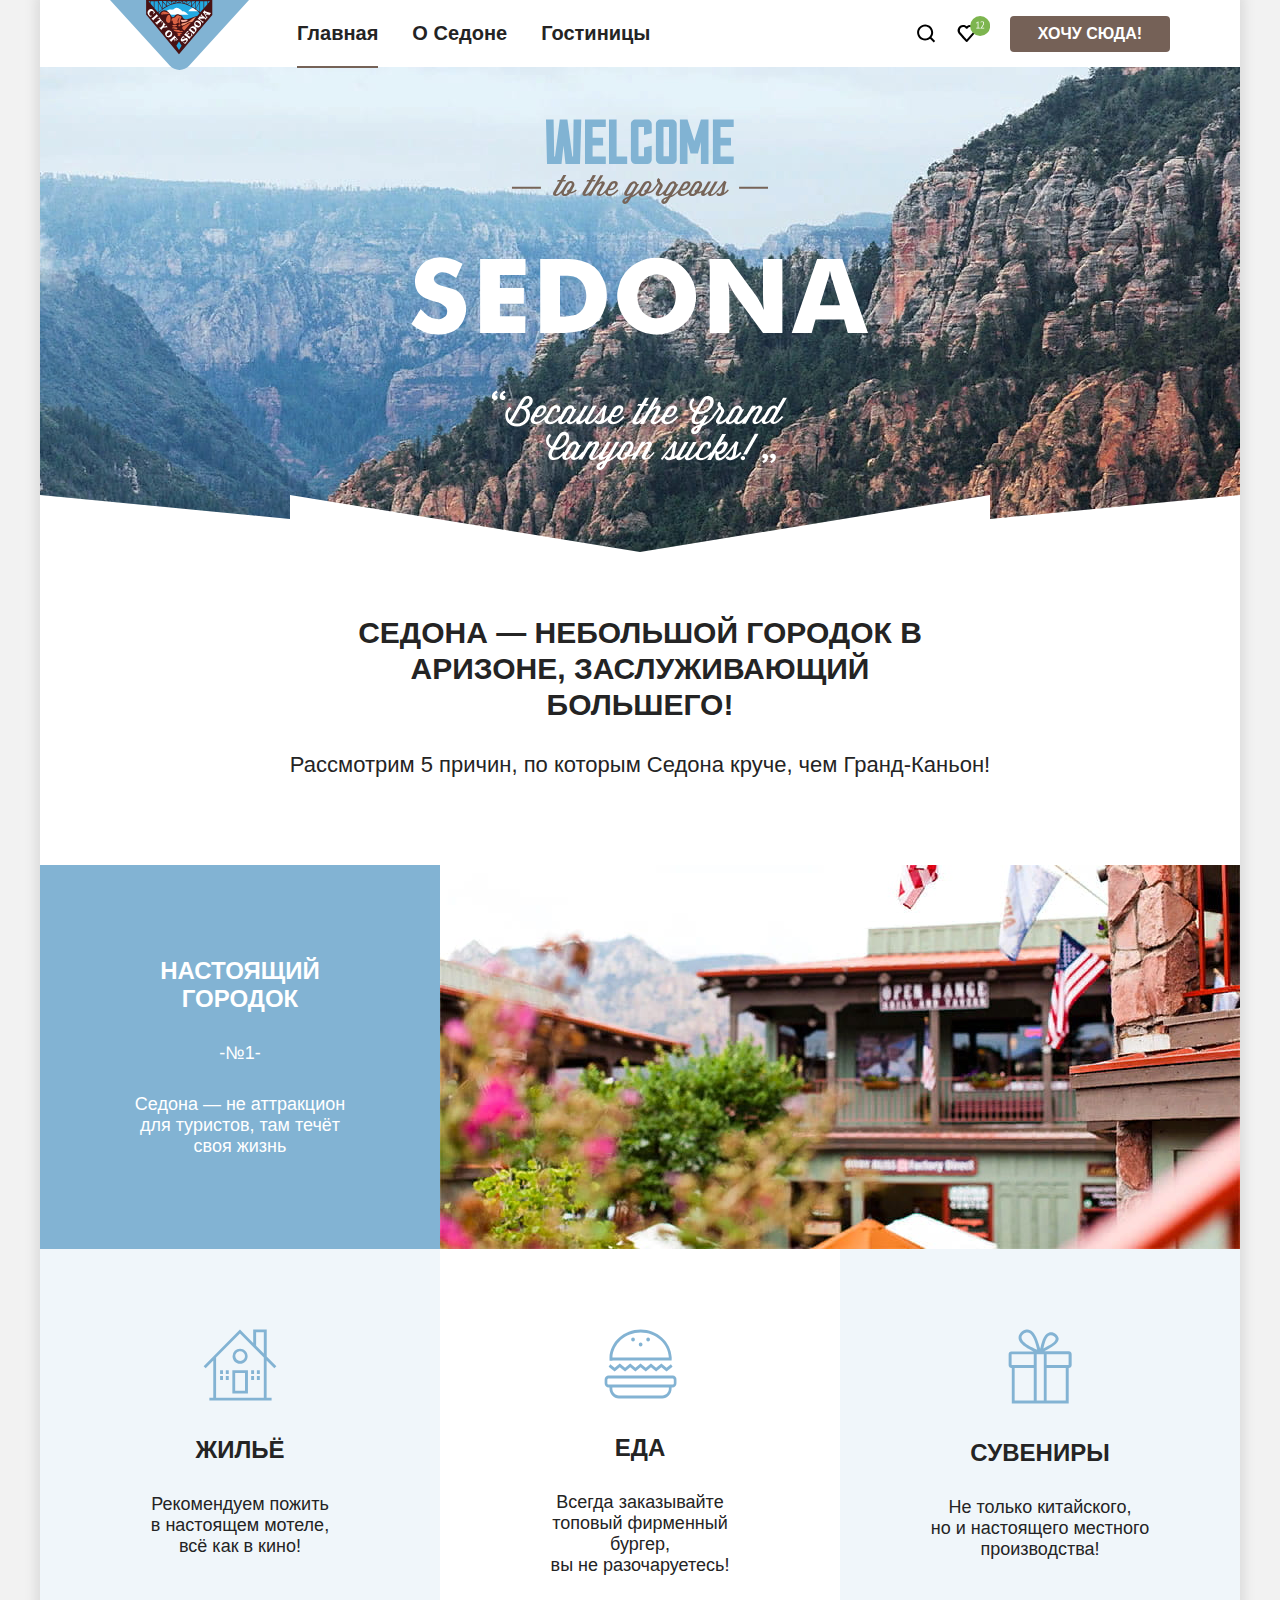
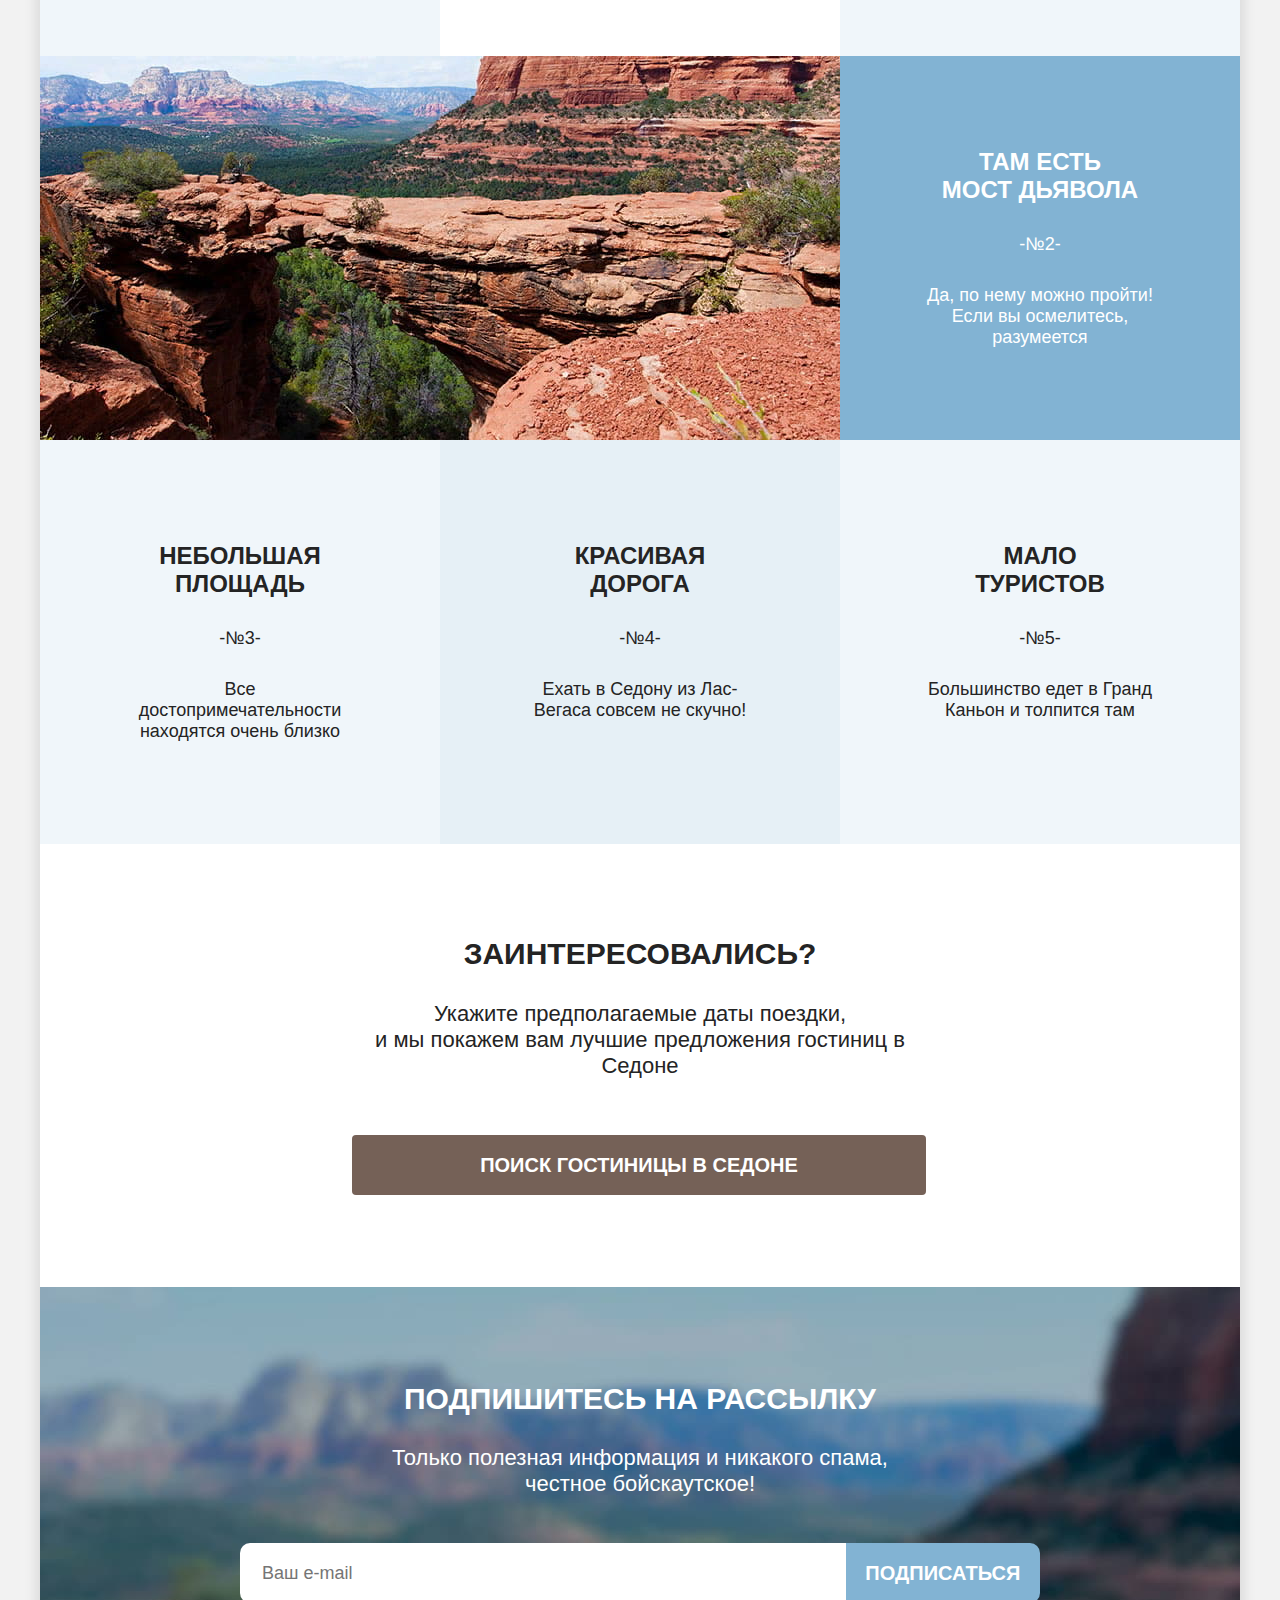
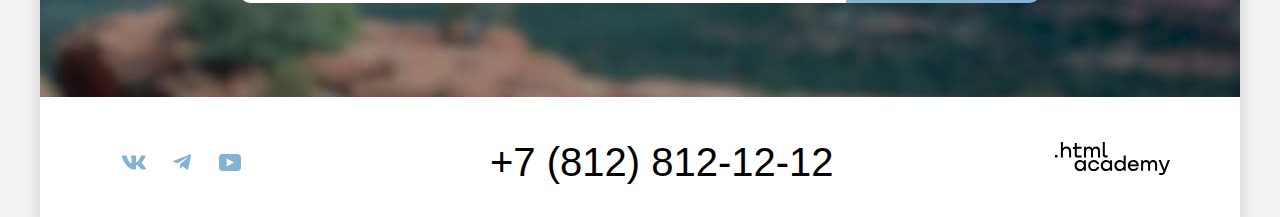
==== commit be76a172: "Merge pull request #18 from Elisaroom/master" ====
--- a/index.html
+++ b/index.html
@@ -4,7 +4,8 @@
     <meta charset="utf-8">
     <title>HTML Academy: Седона</title>
     <link rel="stylesheet" href="styles/styles.css">
-    <link rel="icon" href="favicon.ico/favicon.png">
+    <link rel="icon" href="favicon.ico">
+    <link rel="icon" type="image/png" href="./images/favicon.png">
   </head>
   <body>
     <div class="container">
--- a/styles/styles.css
+++ b/styles/styles.css
@@ -86,7 +86,6 @@
   display: flex;
   -ms-flex-wrap: wrap;
       flex-wrap: wrap;
-  /*width: 450px;*/
   margin: 0;
   padding: 0;
   list-style-type: none;
